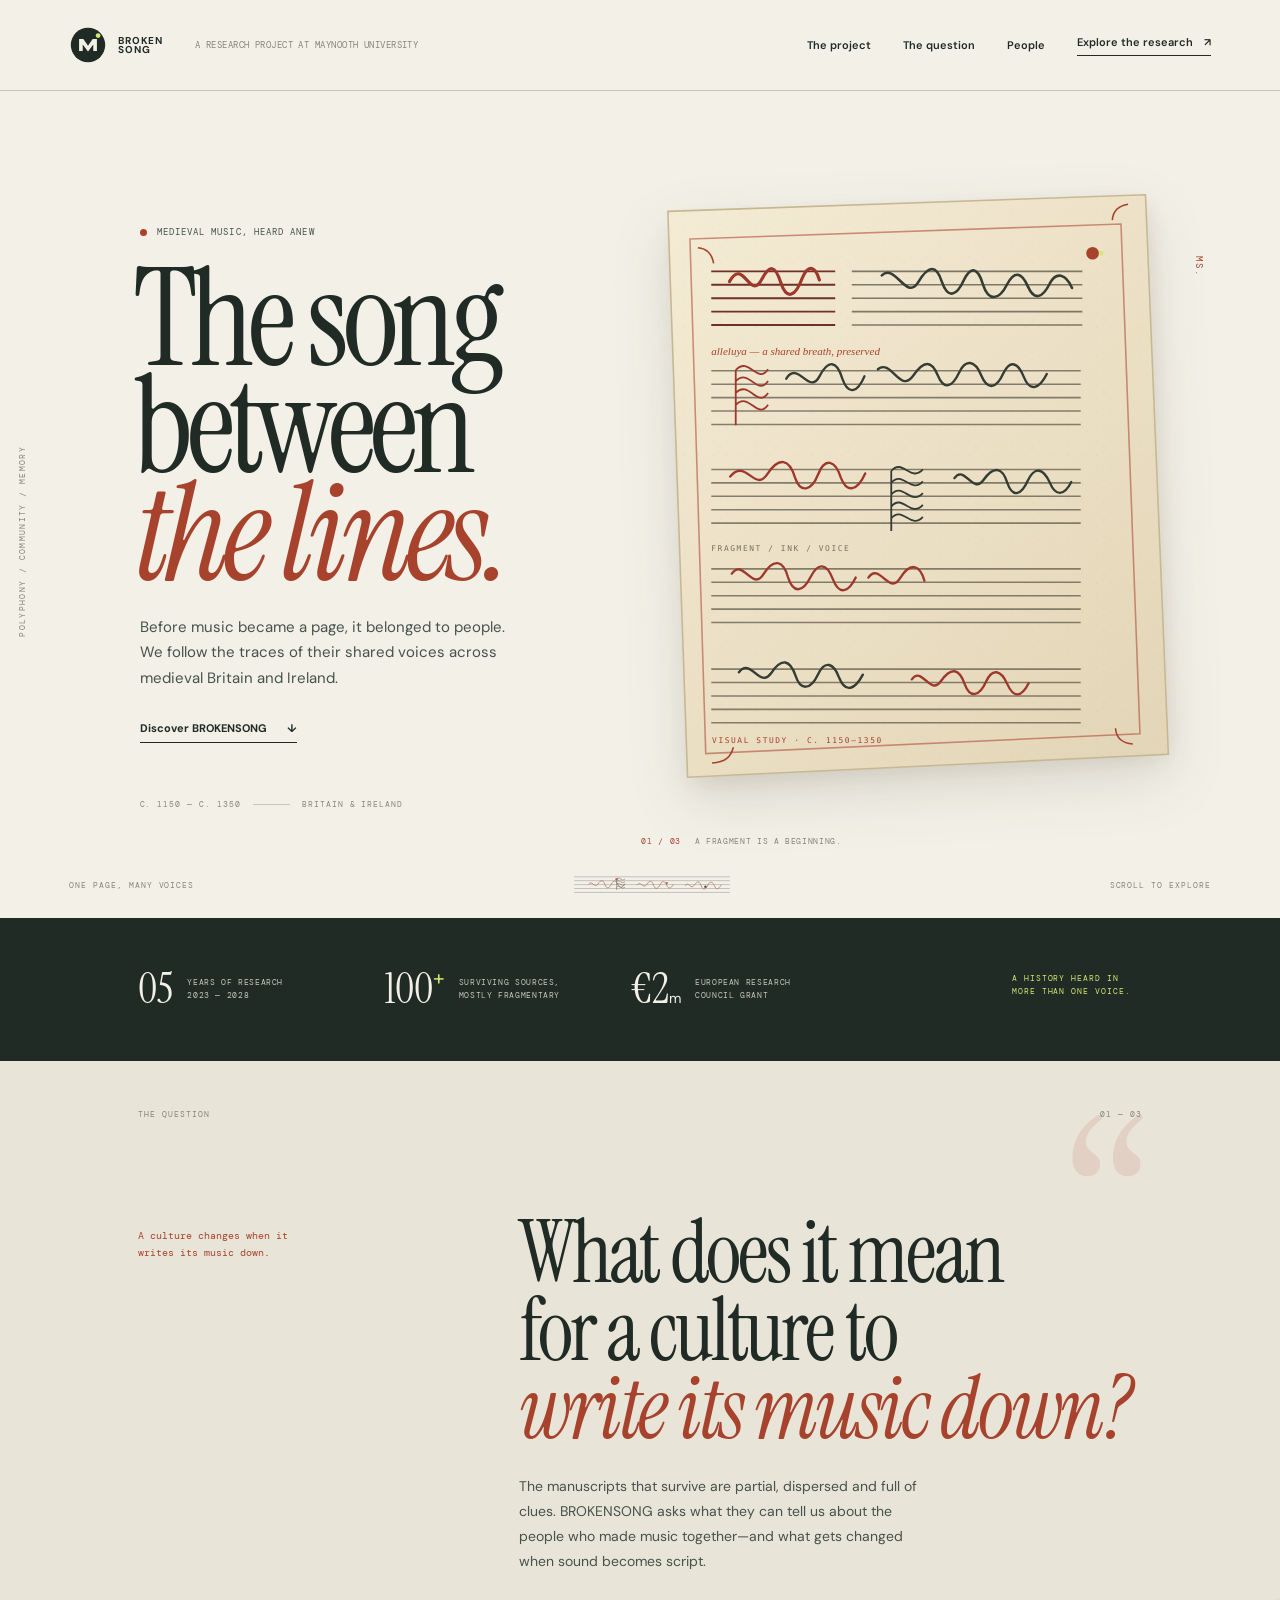
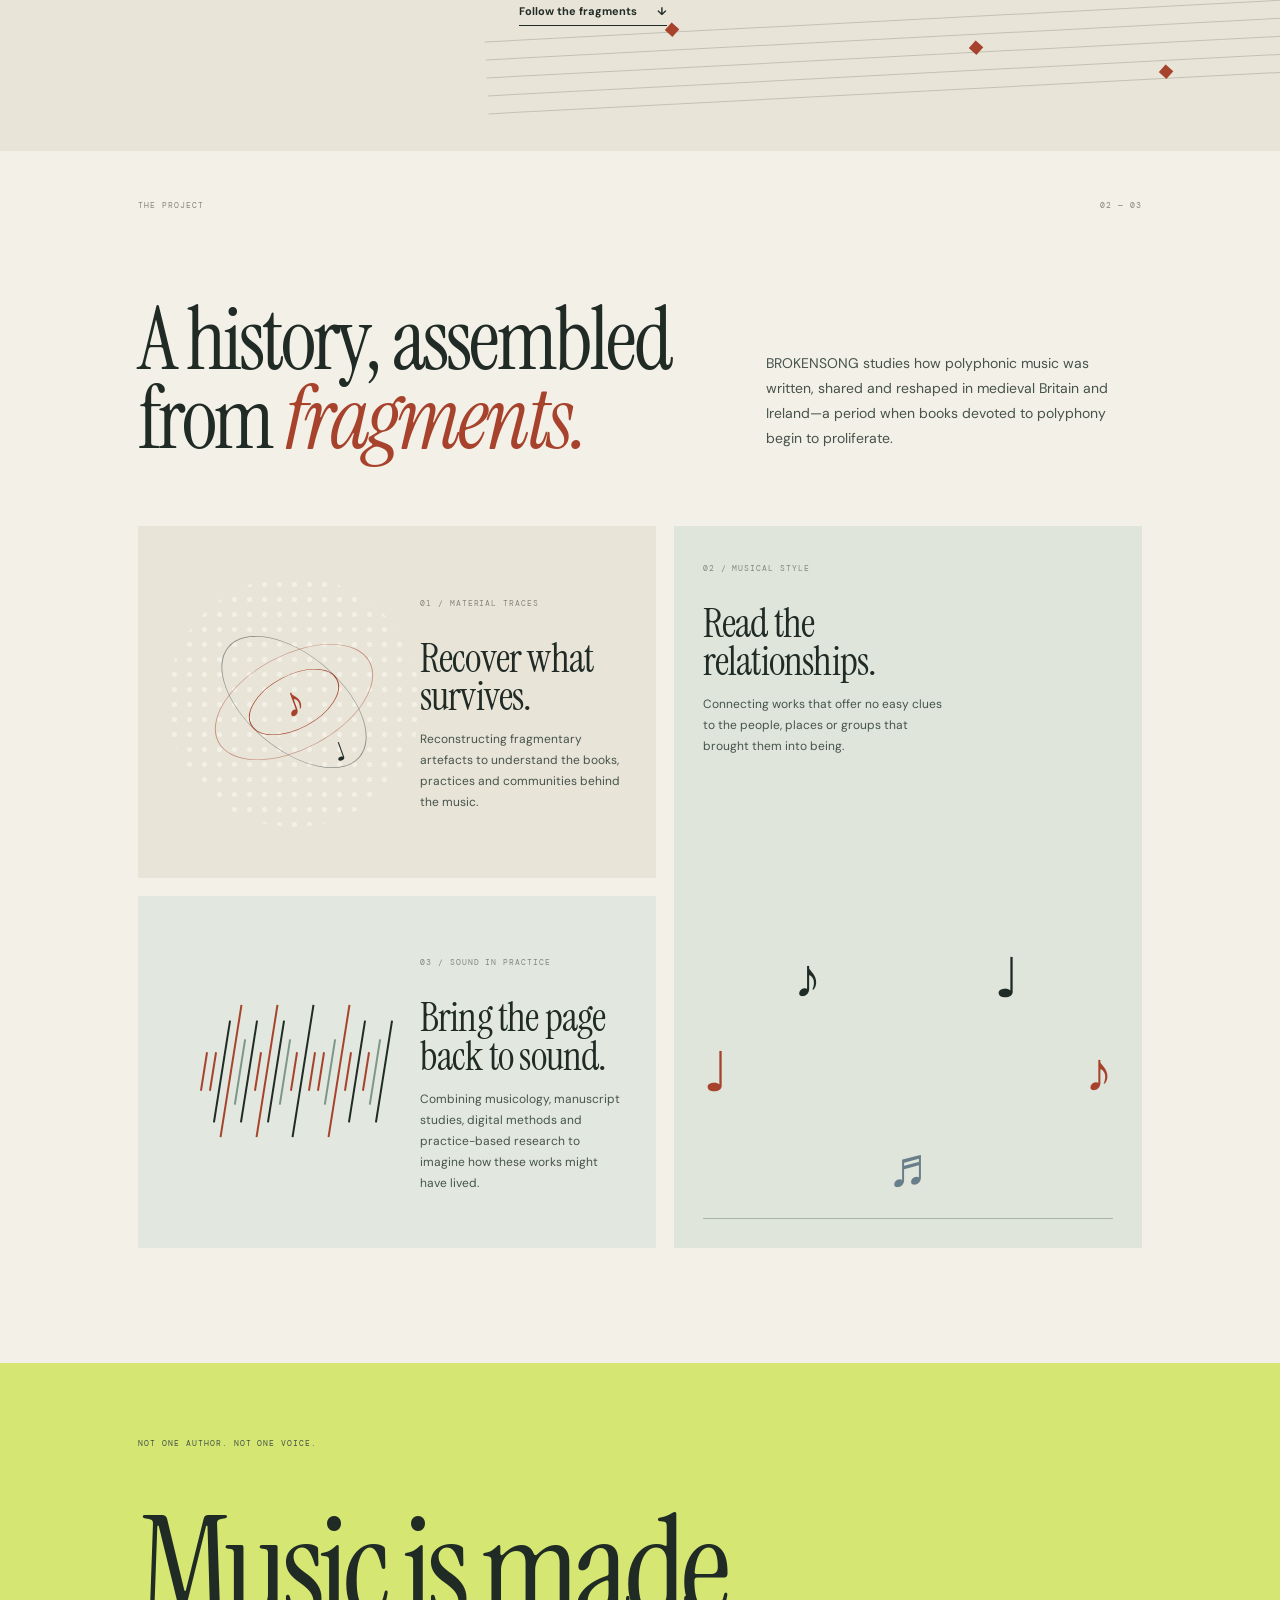
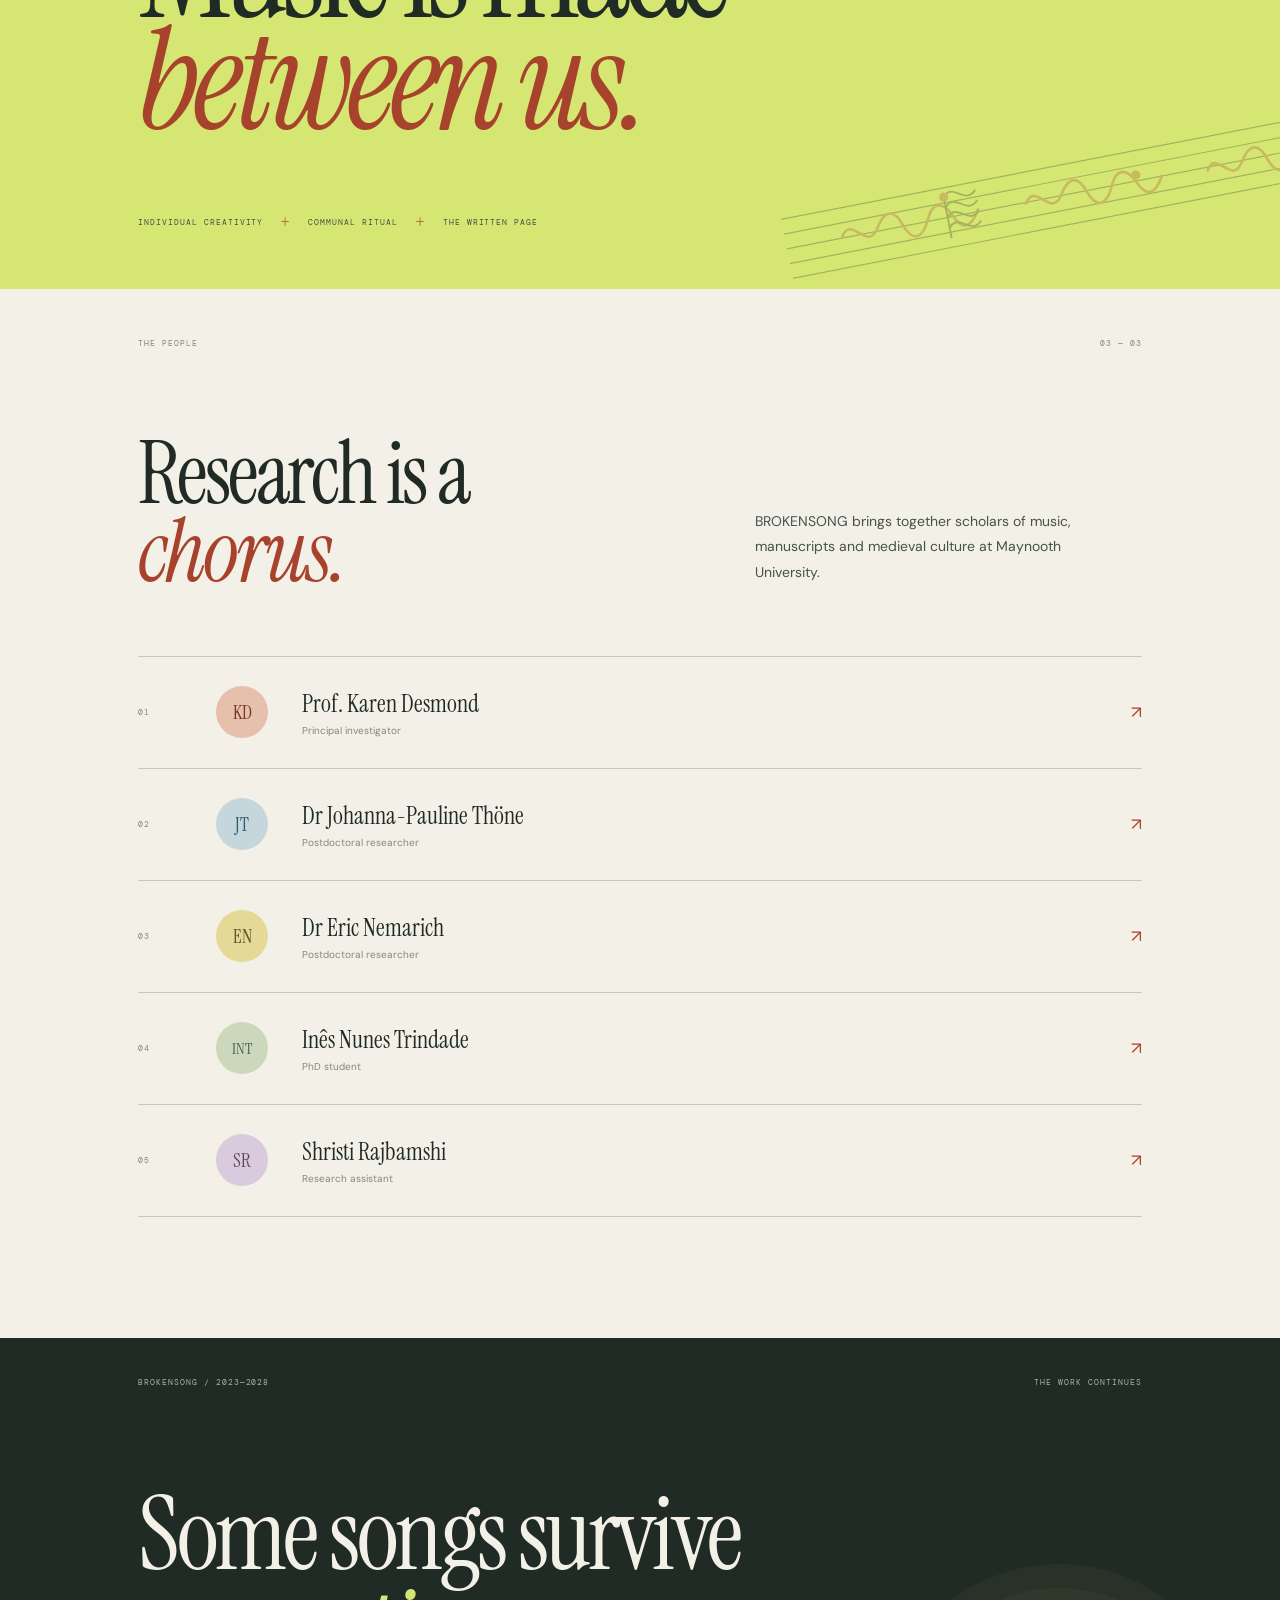
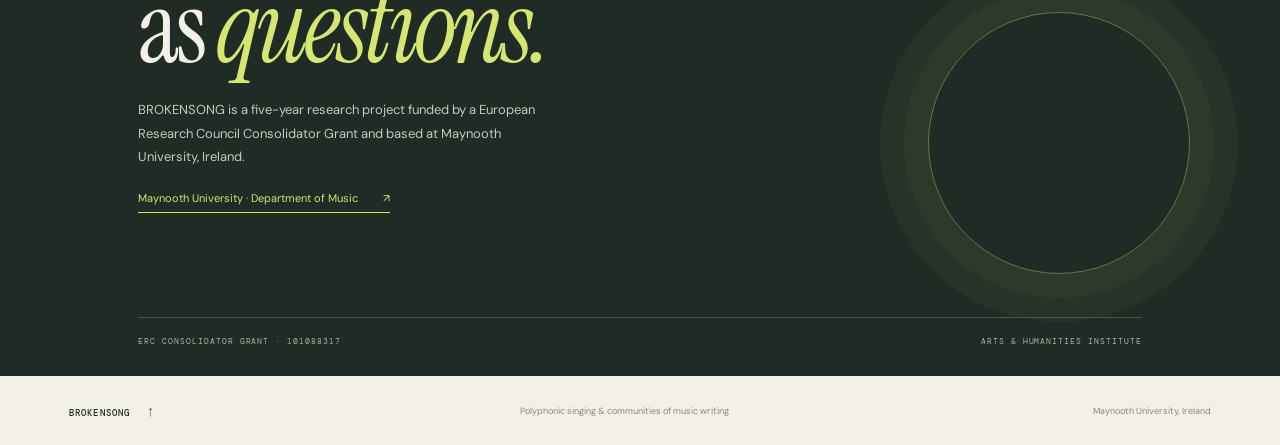
==== index.html @ d6229021 "Build BROKENSONG homepage concept" ====
<!doctype html>
<html lang="en">
  <head>
    <meta charset="utf-8" />
    <meta name="viewport" content="width=device-width, initial-scale=1" />
    <meta name="theme-color" content="#f3f0e7" />
    <meta
      name="description"
      content="BROKENSONG explores polyphonic singing and communities of music writing in medieval Britain and Ireland, c. 1150–c. 1350."
    />
    <title>BROKENSONG — The song between the lines</title>
    <link rel="icon" type="image/svg+xml" href="assets/monogram.svg" />
    <link rel="preconnect" href="https://fonts.googleapis.com" />
    <link rel="preconnect" href="https://fonts.gstatic.com" crossorigin />
    <link
      href="https://fonts.googleapis.com/css2?family=DM+Mono:wght@400;500&family=DM+Sans:wght@400;500;600;700&family=Instrument+Serif:ital@0;1&display=swap"
      rel="stylesheet"
    />
    <link rel="stylesheet" href="styles.css" />
  </head>
  <body>
    <a class="skip-link" href="#main">Skip to content</a>

    <header class="site-header">
      <a class="wordmark" href="#top" aria-label="BROKENSONG home">
        <img src="assets/monogram.svg" alt="" width="40" height="40" />
        <span>BROKEN<br />SONG</span>
      </a>
      <p class="institution">A research project at Maynooth University</p>
      <nav class="desktop-nav" aria-label="Main navigation">
        <a href="#project">The project</a>
        <a href="#question">The question</a>
        <a href="#people">People</a>
      </nav>
      <details class="mobile-nav">
        <summary aria-label="Open navigation"><span></span><span></span></summary>
        <nav aria-label="Mobile navigation">
          <a href="#project">The project</a>
          <a href="#question">The question</a>
          <a href="#people">People</a>
        </nav>
      </details>
      <a class="header-link" href="#project">Explore the research <span aria-hidden="true">↗</span></a>
    </header>

    <main id="main">
      <section class="hero" id="top" aria-labelledby="hero-title">
        <div class="hero-copy">
          <div class="eyebrow"><span class="eyebrow-dot"></span> Medieval music, heard anew</div>
          <h1 id="hero-title">The song<br />between<br /><em>the lines.</em></h1>
          <p class="hero-intro">
            Before music became a page, it belonged to people. We follow the traces of their shared
            voices across medieval Britain and Ireland.
          </p>
          <a class="text-link" href="#project">Discover BROKENSONG <span aria-hidden="true">↓</span></a>
          <div class="hero-date">
            <span>c. 1150 — c. 1350</span>
            <span class="date-rule"></span>
            <span>Britain &amp; Ireland</span>
          </div>
        </div>
        <figure class="hero-art">
          <img src="assets/folio.svg" alt="Original illustration of a medieval manuscript folio, with red and black musical notation." />
          <figcaption><span>01 / 03</span> A fragment is a beginning.</figcaption>
          <span class="art-index" aria-hidden="true">MS.</span>
        </figure>
        <div class="hero-side-note" aria-hidden="true">POLYPHONY / COMMUNITY / MEMORY</div>
        <div class="hero-bottom">
          <span>ONE PAGE, MANY VOICES</span>
          <img src="assets/notation.svg" alt="" aria-hidden="true" />
          <span>SCROLL TO EXPLORE</span>
        </div>
      </section>

      <section class="facts" aria-label="Project at a glance">
        <div class="fact">
          <span class="fact-number">05</span>
          <span class="fact-label">years of research<br />2023 — 2028</span>
        </div>
        <div class="fact">
          <span class="fact-number">100<span class="plus">+</span></span>
          <span class="fact-label">surviving sources,<br />mostly fragmentary</span>
        </div>
        <div class="fact">
          <span class="fact-number">€2<span class="fact-unit">m</span></span>
          <span class="fact-label">European Research<br />Council grant</span>
        </div>
        <p class="facts-note">A history heard in more than one voice.</p>
      </section>

      <section class="question-section" id="question" aria-labelledby="question-title">
        <div class="section-meta">
          <span>THE QUESTION</span>
          <span>01 — 03</span>
        </div>
        <div class="question-layout">
          <p class="section-kicker">A culture changes when it writes its music down.</p>
          <div>
            <h2 id="question-title">What does it mean<br />for a culture to<br /><em>write its music down?</em></h2>
            <p class="question-body">
              The manuscripts that survive are partial, dispersed and full of clues. BROKENSONG
              asks what they can tell us about the people who made music together—and what gets
              changed when sound becomes script.
            </p>
            <a class="text-link text-link-light" href="#project">Follow the fragments <span aria-hidden="true">↓</span></a>
          </div>
          <div class="question-mark" aria-hidden="true">“</div>
        </div>
        <div class="score-lines" aria-hidden="true">
          <span></span><span></span><span></span><span></span><span></span>
          <b class="note note-one">◆</b><b class="note note-two">◆</b><b class="note note-three">◆</b>
        </div>
      </section>

      <section class="project-section" id="project" aria-labelledby="project-title">
        <div class="section-meta">
          <span>THE PROJECT</span>
          <span>02 — 03</span>
        </div>
        <div class="project-heading">
          <h2 id="project-title">A history, assembled<br />from <em>fragments.</em></h2>
          <p>
            BROKENSONG studies how polyphonic music was written, shared and reshaped in medieval
            Britain and Ireland—a period when books devoted to polyphony begin to proliferate.
          </p>
        </div>
        <div class="method-grid">
          <article class="method-card method-card-wide">
            <div class="method-art manuscript-art" aria-hidden="true">
              <span class="orbit orbit-one"></span>
              <span class="orbit orbit-two"></span>
              <span class="orbit orbit-three"></span>
              <span class="orbit-note">♪</span>
              <span class="orbit-note orbit-note-small">♩</span>
            </div>
            <div class="method-copy">
              <span class="card-number">01 / MATERIAL TRACES</span>
              <h3>Recover what<br />survives.</h3>
              <p>
                Reconstructing fragmentary artefacts to understand the books, practices and
                communities behind the music.
              </p>
            </div>
          </article>
          <article class="method-card method-card-tall">
            <div class="method-copy">
              <span class="card-number">02 / MUSICAL STYLE</span>
              <h3>Read the<br />relationships.</h3>
              <p>
                Connecting works that offer no easy clues to the people, places or groups that
                brought them into being.
              </p>
            </div>
            <div class="style-lines" aria-hidden="true">
              <span>♩</span><span>♪</span><span>♬</span><span>♩</span><span>♪</span>
            </div>
          </article>
          <article class="method-card method-card-wide method-card-last">
            <div class="sound-wave" aria-hidden="true">
              <span></span><span></span><span></span><span></span><span></span><span></span>
              <span></span><span></span><span></span><span></span><span></span><span></span>
              <span></span><span></span><span></span><span></span><span></span><span></span>
              <span></span><span></span><span></span>
            </div>
            <div class="method-copy">
              <span class="card-number">03 / SOUND IN PRACTICE</span>
              <h3>Bring the page<br />back to sound.</h3>
              <p>
                Combining musicology, manuscript studies, digital methods and practice-based
                research to imagine how these works might have lived.
              </p>
            </div>
          </article>
        </div>
      </section>

      <section class="interlude" aria-label="Research principle">
        <p class="interlude-label">Not one author. Not one voice.</p>
        <p class="interlude-statement">Music is made<br /><em>between us.</em></p>
        <div class="interlude-footer">
          <span>INDIVIDUAL CREATIVITY</span><span class="interlude-plus">+</span>
          <span>COMMUNAL RITUAL</span><span class="interlude-plus">+</span>
          <span>THE WRITTEN PAGE</span>
        </div>
        <img src="assets/notation.svg" class="interlude-score" alt="" aria-hidden="true" />
      </section>

      <section class="people-section" id="people" aria-labelledby="people-title">
        <div class="section-meta">
          <span>THE PEOPLE</span>
          <span>03 — 03</span>
        </div>
        <div class="people-heading">
          <h2 id="people-title">Research is a<br /><em>chorus.</em></h2>
          <p>
            BROKENSONG brings together scholars of music, manuscripts and medieval culture at
            Maynooth University.
          </p>
        </div>
        <div class="people-list">
          <article class="person">
            <span class="person-index">01</span>
            <div class="person-monogram monogram-rust">KD</div>
            <div class="person-name"><h3>Prof. Karen Desmond</h3><p>Principal investigator</p></div>
            <span class="person-arrow" aria-hidden="true">↗</span>
          </article>
          <article class="person">
            <span class="person-index">02</span>
            <div class="person-monogram monogram-blue">JT</div>
            <div class="person-name"><h3>Dr Johanna-Pauline Thöne</h3><p>Postdoctoral researcher</p></div>
            <span class="person-arrow" aria-hidden="true">↗</span>
          </article>
          <article class="person">
            <span class="person-index">03</span>
            <div class="person-monogram monogram-yellow">EN</div>
            <div class="person-name"><h3>Dr Eric Nemarich</h3><p>Postdoctoral researcher</p></div>
            <span class="person-arrow" aria-hidden="true">↗</span>
          </article>
          <article class="person">
            <span class="person-index">04</span>
            <div class="person-monogram monogram-green">INT</div>
            <div class="person-name"><h3>Inês Nunes Trindade</h3><p>PhD student</p></div>
            <span class="person-arrow" aria-hidden="true">↗</span>
          </article>
          <article class="person">
            <span class="person-index">05</span>
            <div class="person-monogram monogram-lilac">SR</div>
            <div class="person-name"><h3>Shristi Rajbamshi</h3><p>Research assistant</p></div>
            <span class="person-arrow" aria-hidden="true">↗</span>
          </article>
        </div>
      </section>

      <section class="closing" aria-labelledby="closing-title">
        <div class="closing-top"><span>BROKENSONG / 2023—2028</span><span>THE WORK CONTINUES</span></div>
        <h2 id="closing-title">Some songs survive<br />as <em>questions.</em></h2>
        <p>
          BROKENSONG is a five-year research project funded by a European Research Council
          Consolidator Grant and based at Maynooth University, Ireland.
        </p>
        <a class="closing-link" href="https://www.maynoothuniversity.ie/music" target="_blank" rel="noreferrer">
          Maynooth University · Department of Music <span aria-hidden="true">↗</span>
        </a>
        <div class="closing-bottom">
          <span>ERC CONSOLIDATOR GRANT · 101088317</span>
          <span>ARTS &amp; HUMANITIES INSTITUTE</span>
        </div>
      </section>
    </main>

    <footer class="site-footer">
      <a class="footer-mark" href="#top">BROKENSONG <span>↑</span></a>
      <span>Polyphonic singing &amp; communities of music writing</span>
      <span>Maynooth University, Ireland</span>
    </footer>
  </body>
</html>
---- styles.css ----
:root {
  color-scheme: light;
  --paper: #f3f0e7;
  --paper-deep: #e9e4d8;
  --ink: #202b26;
  --ink-soft: #46534b;
  --muted: #85877d;
  --rule: #c9c7b9;
  --rust: #a7432d;
  --blue: #8caec2;
  --acid: #d5e772;
  --serif: "Instrument Serif", Georgia, serif;
  --sans: "DM Sans", Arial, sans-serif;
  --mono: "DM Mono", monospace;
}

* { box-sizing: border-box; }
html { scroll-behavior: smooth; }
body {
  margin: 0;
  background: var(--paper);
  color: var(--ink);
  font-family: var(--sans);
  -webkit-font-smoothing: antialiased;
}
img { display: block; max-width: 100%; }
a { color: inherit; text-decoration: none; }
a:focus-visible, summary:focus-visible { outline: 2px solid var(--rust); outline-offset: 5px; }
::selection { background: var(--acid); color: var(--ink); }

.skip-link {
  position: absolute;
  top: -60px;
  left: 20px;
  z-index: 20;
  padding: 12px 16px;
  background: var(--ink);
  color: var(--paper);
}
.skip-link:focus { top: 12px; }

.site-header {
  height: 91px;
  padding: 0 5.4vw;
  display: flex;
  align-items: center;
  gap: 32px;
  border-bottom: 1px solid var(--rule);
}
.wordmark { display: inline-flex; align-items: center; gap: 11px; flex: 0 0 auto; }
.wordmark img { width: 38px; height: 38px; }
.wordmark span {
  font-size: 10px;
  font-weight: 700;
  line-height: .94;
  letter-spacing: .08em;
}
.institution {
  margin: 0;
  color: var(--muted);
  font-family: var(--mono);
  font-size: 9px;
  letter-spacing: .05em;
  text-transform: uppercase;
}
.desktop-nav { display: flex; gap: 32px; margin-left: auto; }
.desktop-nav a, .header-link {
  font-size: 11px;
  font-weight: 600;
  transition: color .2s ease;
}
.desktop-nav a:hover, .header-link:hover, .text-link:hover { color: var(--rust); }
.header-link { border-bottom: 1px solid var(--ink); padding-bottom: 6px; }
.header-link span { margin-left: 8px; }
.mobile-nav { display: none; }

.hero {
  position: relative;
  min-height: 720px;
  padding: 77px 5.4vw 72px;
  display: grid;
  grid-template-columns: minmax(400px, .95fr) minmax(430px, 1.05fr);
  align-items: center;
  overflow: hidden;
}
.hero-copy { position: relative; z-index: 2; max-width: 615px; padding: 22px 0 0 5.5vw; }
.eyebrow, .section-meta, .card-number, .hero-date, .hero-bottom, .facts-note,
.fact-label, .closing-top, .closing-bottom, .interlude-label, .interlude-footer,
.person-index, .footer-mark {
  font-family: var(--mono);
  font-size: 9px;
  letter-spacing: .12em;
  text-transform: uppercase;
}
.eyebrow { display: flex; align-items: center; gap: 10px; color: var(--ink-soft); }
.eyebrow-dot { width: 7px; height: 7px; border-radius: 50%; background: var(--rust); }
h1, h2, h3, p, figure { margin-top: 0; }
.hero h1 {
  margin: 28px 0 27px -6px;
  font-family: var(--serif);
  font-size: clamp(84px, 10.6vw, 155px);
  font-weight: 400;
  line-height: .79;
  letter-spacing: -.045em;
}
h1 em, h2 em, .interlude em { color: var(--rust); font-weight: 400; }
.hero-intro {
  max-width: 386px;
  margin-bottom: 25px;
  color: var(--ink-soft);
  font-size: 15px;
  line-height: 1.7;
}
.text-link {
  display: inline-flex;
  align-items: center;
  gap: 20px;
  padding-bottom: 7px;
  border-bottom: 1px solid currentColor;
  font-size: 11px;
  font-weight: 700;
  transition: color .2s ease;
}
.hero-date { display: flex; align-items: center; gap: 12px; margin-top: 56px; color: var(--muted); font-size: 8px; }
.date-rule { width: 37px; height: 1px; background: var(--rule); }
.hero-art { position: relative; width: min(100%, 625px); margin: 0 auto; }
.hero-art > img { width: 100%; filter: drop-shadow(0 22px 28px rgba(53, 48, 37, .12)); }
.hero-art figcaption {
  display: flex;
  gap: 14px;
  align-items: center;
  margin-top: 13px;
  padding-left: 5%;
  color: var(--muted);
  font-family: var(--mono);
  font-size: 8px;
  letter-spacing: .08em;
  text-transform: uppercase;
}
.hero-art figcaption span { color: var(--rust); }
.art-index {
  position: absolute;
  right: 1%;
  top: 13%;
  writing-mode: vertical-rl;
  color: var(--rust);
  font-family: var(--mono);
  font-size: 9px;
  letter-spacing: .2em;
}
.hero-side-note {
  position: absolute;
  left: 1.3vw;
  top: 43%;
  color: var(--muted);
  font-family: var(--mono);
  font-size: 8px;
  letter-spacing: .17em;
  writing-mode: vertical-rl;
  transform: rotate(180deg);
}
.hero-bottom {
  position: absolute;
  right: 5.4vw;
  bottom: 19px;
  left: 5.4vw;
  display: flex;
  align-items: center;
  justify-content: space-between;
  color: var(--muted);
  font-size: 8px;
}
.hero-bottom img { width: 180px; height: 27px; opacity: .78; }

.facts {
  min-height: 143px;
  padding: 27px 10.8vw;
  display: grid;
  grid-template-columns: repeat(3, 1fr) 1.2fr;
  align-items: center;
  gap: 26px;
  background: var(--ink);
  color: var(--paper);
}
.fact { display: flex; align-items: center; gap: 14px; }
.fact-number { font-family: var(--serif); font-size: 42px; line-height: 1; }
.plus { color: var(--acid); font-family: var(--sans); font-size: 21px; vertical-align: top; }
.fact-unit { font-family: var(--sans); font-size: 14px; }
.fact-label { color: #c6c7bb; font-size: 8px; line-height: 1.6; letter-spacing: .08em; }
.facts-note { justify-self: end; max-width: 130px; color: var(--acid); font-size: 8px; line-height: 1.7; }

.question-section {
  position: relative;
  min-height: 680px;
  padding: 48px 10.8vw 125px;
  overflow: hidden;
  background: var(--paper-deep);
}
.section-meta { display: flex; justify-content: space-between; color: var(--muted); font-size: 8px; }
.question-layout {
  position: relative;
  z-index: 1;
  display: grid;
  grid-template-columns: .7fr 1.3fr;
  gap: 45px;
  margin-top: 95px;
}
.section-kicker { max-width: 185px; margin-top: 13px; color: var(--rust); font-family: var(--mono); font-size: 10px; line-height: 1.7; }
.question-layout h2, .project-heading h2, .people-heading h2, .closing h2 {
  margin-bottom: 26px;
  font-family: var(--serif);
  font-size: clamp(54px, 6.7vw, 92px);
  font-weight: 400;
  line-height: .91;
  letter-spacing: -.035em;
}
.question-body {
  max-width: 420px;
  margin-bottom: 25px;
  color: var(--ink-soft);
  font-size: 14px;
  line-height: 1.8;
}
.text-link-light { color: var(--ink); }
.question-mark {
  position: absolute;
  top: -112px;
  right: -20px;
  color: rgba(167, 67, 45, .12);
  font-family: var(--serif);
  font-size: 270px;
  line-height: 1;
}
.score-lines {
  position: absolute;
  right: -2%;
  bottom: 43px;
  left: 38%;
  height: 105px;
  transform: rotate(-3deg);
}
.score-lines span { display: block; height: 1px; margin: 17px 0; background: #adb0a2; opacity: .65; }
.score-lines .note { position: absolute; color: var(--rust); font-size: 19px; font-weight: 400; }
.note-one { top: 1px; left: 22%; }
.note-two { top: 35px; left: 59%; }
.note-three { top: 69px; left: 82%; }

.project-section { padding: 49px 10.8vw 115px; }
.project-heading { display: grid; grid-template-columns: 1.05fr .7fr; gap: 65px; align-items: end; margin: 91px 0 68px; }
.project-heading h2 { margin: 0; }
.project-heading > p {
  max-width: 365px;
  margin: 0 0 6px;
  color: var(--ink-soft);
  font-size: 14px;
  line-height: 1.8;
}
.method-grid { display: grid; grid-template-columns: 1.05fr .95fr; gap: 18px; }
.method-card {
  position: relative;
  min-height: 352px;
  padding: 29px;
  overflow: hidden;
  background: #e8e4d8;
}
.method-card-wide { display: grid; grid-template-columns: 1.1fr .9fr; align-items: center; }
.method-card-tall {
  grid-row: span 2;
  min-height: 720px;
  display: flex;
  flex-direction: column;
  justify-content: space-between;
  background: #dfe5db;
}
.method-card-last { background: #e2e8df; }
.method-copy { position: relative; z-index: 2; max-width: 240px; }
.card-number { color: var(--muted); font-size: 8px; }
.method-copy h3 {
  margin: 28px 0 14px;
  font-family: var(--serif);
  font-size: 40px;
  font-weight: 400;
  line-height: .96;
  letter-spacing: -.02em;
}
.method-copy p { margin: 0; color: var(--ink-soft); font-size: 12px; line-height: 1.75; }
.manuscript-art {
  position: relative;
  min-height: 250px;
  display: grid;
  place-items: center;
  border-radius: 50%;
  background: radial-gradient(circle, #f3f0e7 0 2px, transparent 3px) 0 0 / 15px 15px;
}
.orbit {
  position: absolute;
  width: 172px;
  height: 172px;
  border: 1px solid rgba(167, 67, 45, .5);
  border-radius: 50%;
  transform: rotate(-28deg) scaleY(.55);
}
.orbit-two { transform: rotate(40deg) scaleY(.55); border-color: rgba(32, 43, 38, .45); }
.orbit-three { width: 98px; height: 98px; border-color: var(--rust); }
.orbit-note { position: absolute; color: var(--rust); font-family: var(--serif); font-size: 42px; transform: rotate(-20deg); }
.orbit-note-small { margin: 100px 0 0 93px; color: var(--ink); font-size: 25px; }
.style-lines { display: flex; align-items: center; justify-content: space-between; width: 100%; min-height: 300px; padding: 24px 0 15px; border-bottom: 1px solid #a9b4a5; }
.style-lines span { color: var(--rust); font-family: var(--serif); font-size: clamp(34px, 4.3vw, 59px); }
.style-lines span:nth-child(2n) { align-self: flex-start; color: var(--ink); }
.style-lines span:nth-child(3n) { align-self: flex-end; color: #687e8a; }
.sound-wave { display: flex; height: 156px; align-items: center; justify-content: center; gap: 7px; }
.sound-wave span { width: 2px; height: 25%; background: var(--rust); transform: rotate(9deg); }
.sound-wave span:nth-child(3n) { height: 66%; background: var(--ink); }
.sound-wave span:nth-child(4n) { height: 86%; }
.sound-wave span:nth-child(5n) { height: 42%; background: #7e9687; }

.interlude {
  position: relative;
  min-height: 510px;
  padding: 75px 10.8vw 54px;
  overflow: hidden;
  background: var(--acid);
}
.interlude-label { position: relative; z-index: 1; color: var(--ink-soft); font-size: 8px; }
.interlude-statement {
  position: relative;
  z-index: 1;
  margin: 66px 0 71px;
  font-family: var(--serif);
  font-size: clamp(76px, 11vw, 146px);
  line-height: .8;
  letter-spacing: -.045em;
}
.interlude-statement em { color: var(--rust); }
.interlude-footer { position: relative; z-index: 1; display: flex; align-items: center; gap: 17px; color: var(--ink-soft); font-size: 8px; }
.interlude-plus { color: var(--rust); font-family: var(--serif); font-size: 19px; }
.interlude-score { position: absolute; right: -8%; bottom: 8%; width: min(49%, 600px); opacity: .27; transform: rotate(-11deg); }

.people-section { padding: 49px 10.8vw 121px; }
.people-heading { display: grid; grid-template-columns: 1fr .7fr; gap: 65px; align-items: end; margin: 87px 0 65px; }
.people-heading h2 { margin: 0; }
.people-heading > p { max-width: 360px; margin: 0 0 6px; color: var(--ink-soft); font-size: 14px; line-height: 1.8; }
.people-list { border-top: 1px solid var(--rule); }
.person {
  min-height: 112px;
  display: grid;
  grid-template-columns: 55px 63px 1fr 28px;
  gap: 23px;
  align-items: center;
  border-bottom: 1px solid var(--rule);
}
.person-index { color: var(--muted); font-size: 8px; }
.person-monogram {
  width: 52px;
  height: 52px;
  display: grid;
  place-items: center;
  border-radius: 50%;
  font-family: var(--serif);
  font-size: 19px;
}
.monogram-rust { background: #e6c0ad; color: #793623; }
.monogram-blue { background: #c5d7dc; color: #35576b; }
.monogram-yellow { background: #e5d997; color: #5f5429; }
.monogram-green { background: #cbd8bc; color: #42614b; font-size: 16px; }
.monogram-lilac { background: #d9cadd; color: #5c4663; }
.person-name h3 { margin: 0 0 5px; font-family: var(--serif); font-size: 24px; font-weight: 400; }
.person-name p { margin: 0; color: var(--muted); font-size: 10px; }
.person-arrow { justify-self: end; color: var(--rust); font-size: 17px; }

.closing {
  position: relative;
  padding: 39px 10.8vw 30px;
  overflow: hidden;
  background: var(--ink);
  color: var(--paper);
}
.closing::after {
  position: absolute;
  right: 7%;
  bottom: 16%;
  width: 260px;
  height: 260px;
  border: 1px solid rgba(213, 231, 114, .4);
  border-radius: 50%;
  content: "";
  box-shadow: 0 0 0 24px rgba(213, 231, 114, .04), 0 0 0 48px rgba(213, 231, 114, .04);
}
.closing-top, .closing-bottom { position: relative; z-index: 1; display: flex; justify-content: space-between; color: #aab1a7; font-size: 8px; }
.closing h2 {
  position: relative;
  z-index: 1;
  margin: 101px 0 24px;
  font-size: clamp(64px, 8vw, 108px);
}
.closing h2 em { color: var(--acid); }
.closing > p { position: relative; z-index: 1; max-width: 400px; color: #c5c9c0; font-size: 13px; line-height: 1.8; }
.closing-link {
  position: relative;
  z-index: 1;
  display: inline-flex;
  gap: 25px;
  margin-top: 10px;
  padding-bottom: 7px;
  border-bottom: 1px solid var(--acid);
  color: var(--acid);
  font-size: 11px;
}
.closing-bottom { margin-top: 104px; padding-top: 18px; border-top: 1px solid #48534c; }
.site-footer {
  min-height: 69px;
  padding: 0 5.4vw;
  display: flex;
  align-items: center;
  justify-content: space-between;
  gap: 20px;
  color: var(--muted);
  font-size: 9px;
}
.footer-mark { color: var(--ink); font-size: 9px; font-weight: 500; }
.footer-mark span { margin-left: 10px; color: var(--rust); font-size: 15px; }

@media (min-width: 1500px) {
  .hero { min-height: 790px; }
}
@media (max-width: 1020px) {
  .site-header { padding: 0 4vw; gap: 20px; }
  .institution { max-width: 145px; line-height: 1.5; }
  .desktop-nav { gap: 19px; }
  .hero { grid-template-columns: minmax(330px, .95fr) minmax(350px, 1.05fr); padding-right: 4vw; padding-left: 4vw; }
  .hero-copy { padding-left: 3vw; }
  .hero h1 { font-size: clamp(82px, 11vw, 125px); }
  .facts { padding-right: 6vw; padding-left: 6vw; }
  .question-section, .project-section, .people-section, .interlude, .closing { padding-right: 7vw; padding-left: 7vw; }
  .question-layout { grid-template-columns: .55fr 1.45fr; }
  .project-heading, .people-heading { gap: 36px; }
}
@media (max-width: 720px) {
  .site-header { height: 72px; padding: 0 21px; justify-content: space-between; gap: 12px; }
  .wordmark img { width: 34px; height: 34px; }
  .institution, .desktop-nav, .header-link { display: none; }
  .mobile-nav { position: relative; display: block; }
  .mobile-nav summary { width: 38px; height: 38px; display: grid; align-content: center; gap: 6px; cursor: pointer; list-style: none; }
  .mobile-nav summary::-webkit-details-marker { display: none; }
  .mobile-nav summary span { display: block; width: 24px; height: 1px; background: var(--ink); }
  .mobile-nav nav {
    position: absolute;
    z-index: 10;
    top: 48px;
    right: 0;
    width: 200px;
    padding: 10px 18px;
    background: var(--ink);
    box-shadow: 0 12px 30px rgba(32, 43, 38, .15);
  }
  .mobile-nav nav a { display: block; padding: 13px 0; border-bottom: 1px solid #48534c; color: var(--paper); font-size: 12px; }
  .mobile-nav nav a:last-child { border: 0; }
  .hero { min-height: unset; padding: 56px 23px 78px; display: flex; flex-direction: column; align-items: stretch; }
  .hero-copy { padding: 0; }
  .hero h1 { margin: 29px 0 22px; font-size: clamp(82px, 22vw, 125px); }
  .hero-intro { max-width: 340px; font-size: 14px; }
  .hero-date { margin-top: 34px; }
  .hero-art { width: 100%; margin: 39px 0 0; }
  .hero-art figcaption { padding-left: 2%; font-size: 7px; }
  .hero-side-note { display: none; }
  .hero-bottom { right: 23px; bottom: 20px; left: 23px; font-size: 7px; }
  .hero-bottom img { width: 100px; }
  .facts { padding: 25px 23px; grid-template-columns: 1fr 1fr; gap: 24px 14px; }
  .fact { gap: 10px; }
  .fact-number { font-size: 37px; }
  .fact-label { font-size: 7px; }
  .facts-note { justify-self: start; max-width: unset; }
  .question-section, .project-section, .people-section { padding: 35px 23px 78px; }
  .question-layout { display: block; margin-top: 59px; }
  .section-kicker { max-width: 235px; margin: 0 0 29px; }
  .question-layout h2, .project-heading h2, .people-heading h2 { font-size: clamp(54px, 13vw, 76px); }
  .question-layout h2 { position: relative; z-index: 1; }
  .question-body { max-width: 390px; font-size: 13px; }
  .question-mark { top: 108px; right: -7px; font-size: 160px; }
  .score-lines { right: -23%; bottom: 29px; left: 20%; }
  .project-heading, .people-heading { display: block; margin: 59px 0 42px; }
  .project-heading > p, .people-heading > p { margin-top: 22px; font-size: 13px; }
  .method-grid { grid-template-columns: 1fr; gap: 12px; }
  .method-card { min-height: 300px; padding: 24px; }
  .method-card-wide { grid-template-columns: 1fr 1fr; }
  .method-card-tall { grid-row: auto; min-height: 440px; }
  .method-copy h3 { font-size: 36px; }
  .manuscript-art { min-height: 180px; }
  .orbit { width: 135px; height: 135px; }
  .orbit-three { width: 78px; height: 78px; }
  .style-lines { min-height: 190px; margin-top: 22px; }
  .interlude { min-height: 390px; padding: 45px 23px 40px; }
  .interlude-statement { margin: 83px 0 77px; font-size: clamp(76px, 18vw, 110px); }
  .interlude-footer { flex-wrap: wrap; gap: 10px; font-size: 7px; }
  .interlude-score { right: -12%; bottom: 16%; width: 75%; }
  .people-heading { margin-bottom: 38px; }
  .person { min-height: 93px; grid-template-columns: 23px 47px 1fr 16px; gap: 11px; }
  .person-monogram { width: 42px; height: 42px; font-size: 16px; }
  .monogram-green { font-size: 13px; }
  .person-name h3 { font-size: 19px; }
  .person-name p { font-size: 9px; }
  .person-arrow { font-size: 14px; }
  .closing { padding: 30px 23px 24px; }
  .closing-top, .closing-bottom { font-size: 7px; gap: 15px; }
  .closing h2 { margin: 83px 0 21px; font-size: clamp(64px, 14vw, 88px); }
  .closing > p { max-width: 330px; font-size: 12px; }
  .closing-link { max-width: 90%; font-size: 10px; }
  .closing::after { right: -130px; bottom: 21%; width: 250px; height: 250px; }
  .closing-bottom { margin-top: 86px; line-height: 1.6; }
  .site-footer { min-height: 79px; padding: 16px 23px; flex-wrap: wrap; justify-content: space-between; font-size: 8px; }
  .site-footer > span:nth-child(2) { display: none; }
}
@media (prefers-reduced-motion: reduce) {
  html { scroll-behavior: auto; }
  *, *::before, *::after { transition-duration: .01ms !important; animation-duration: .01ms !important; }
}
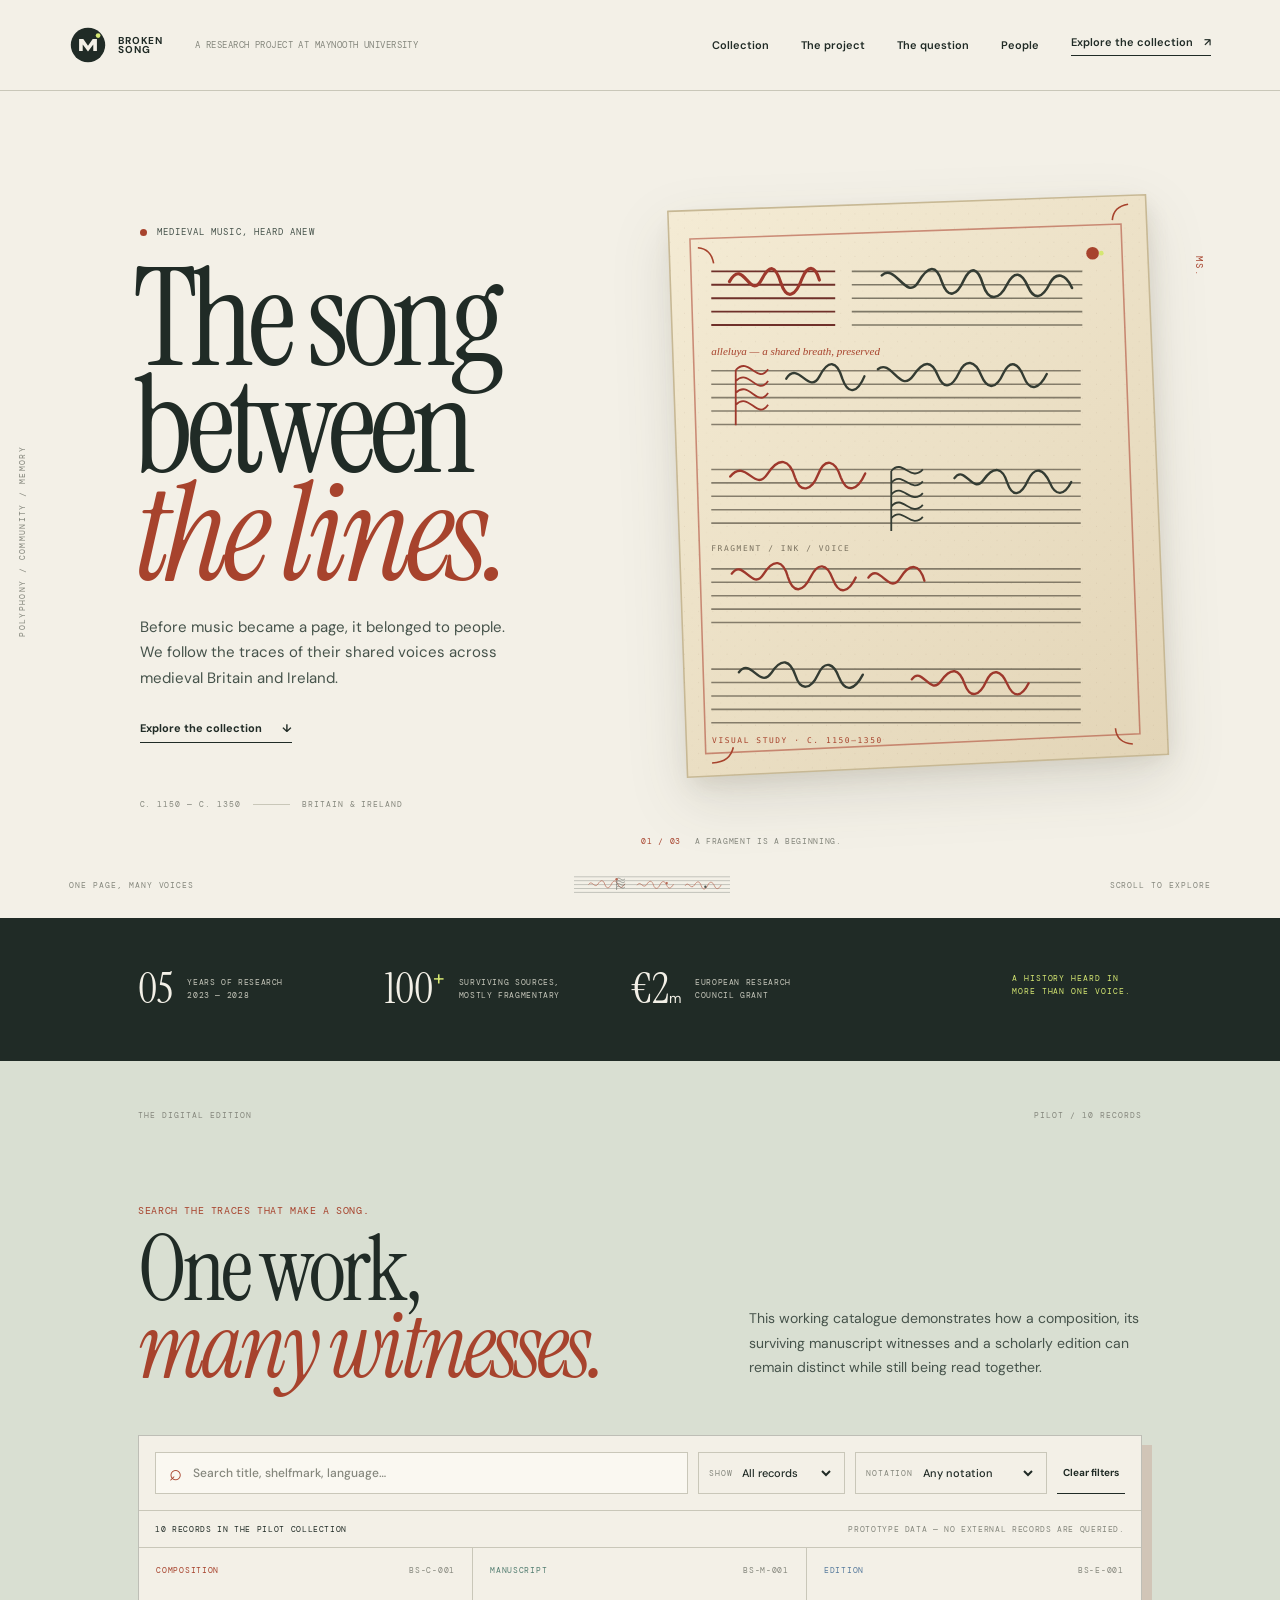
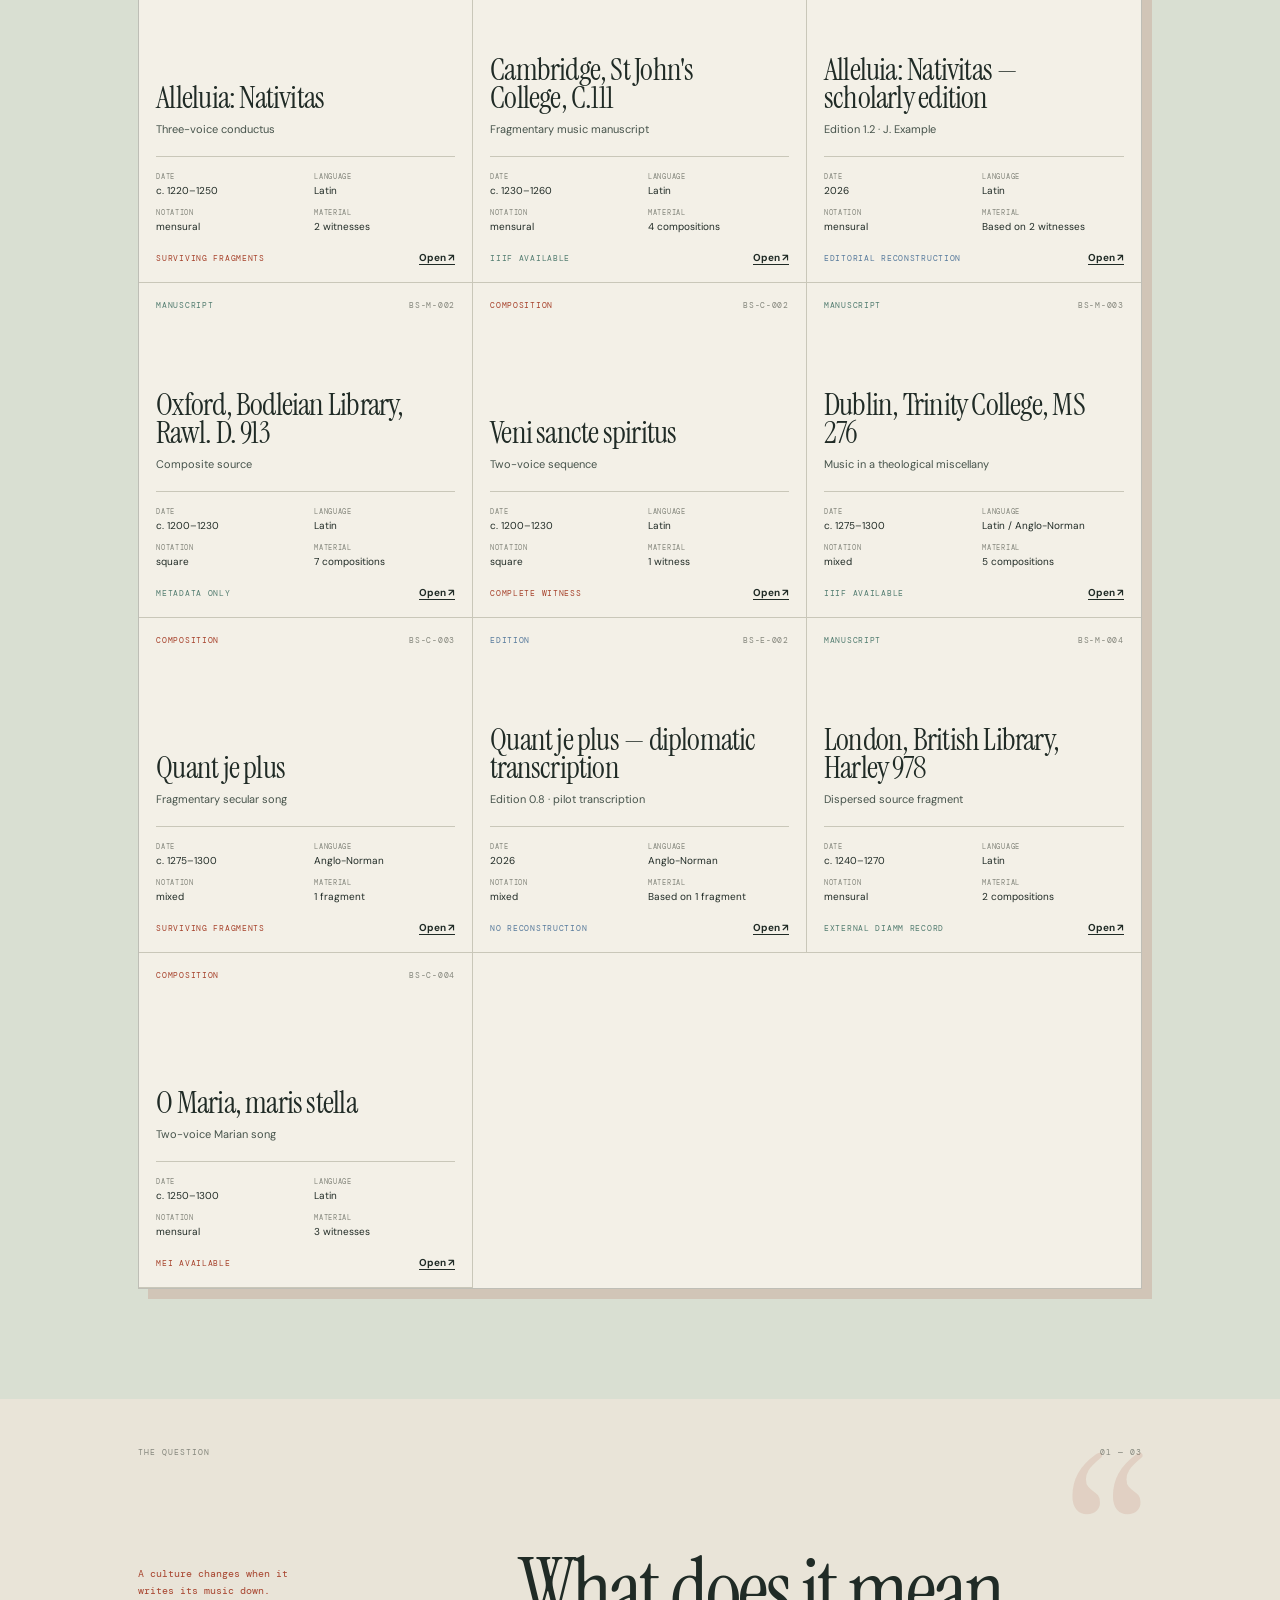
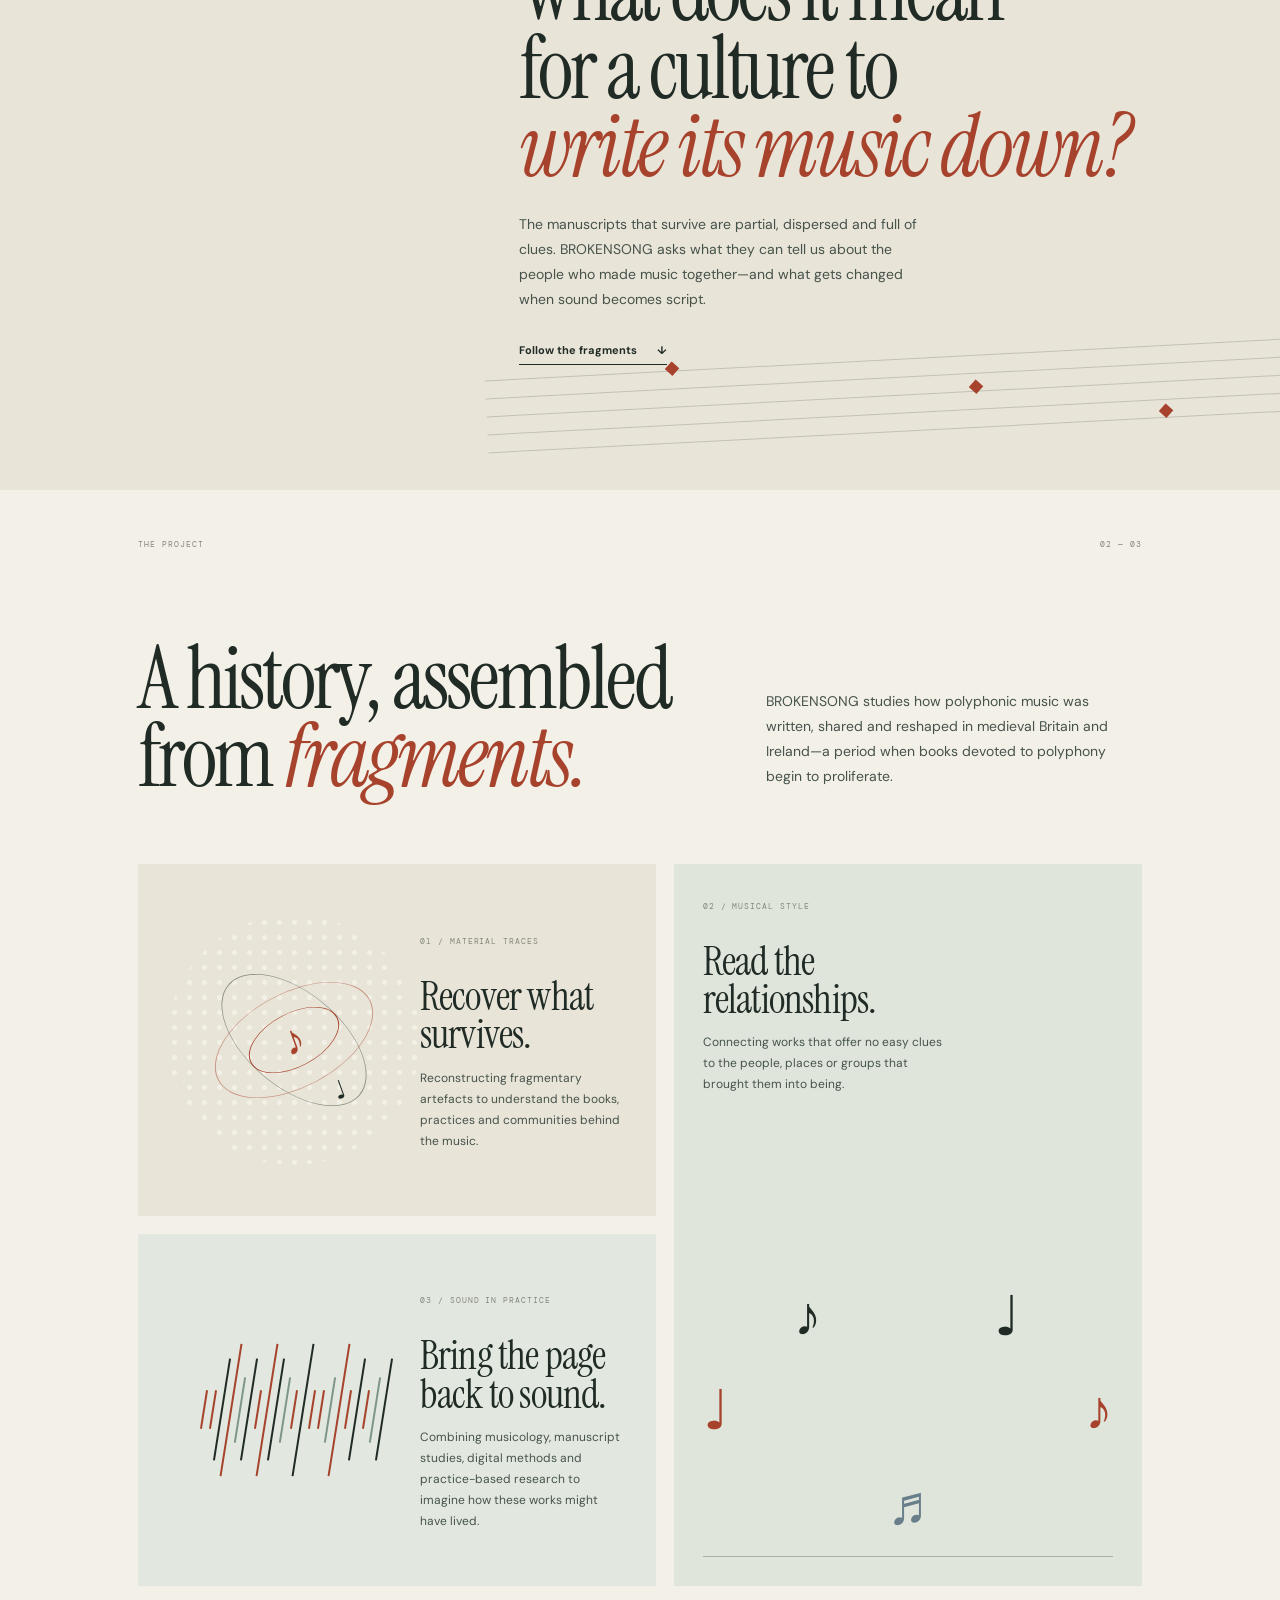
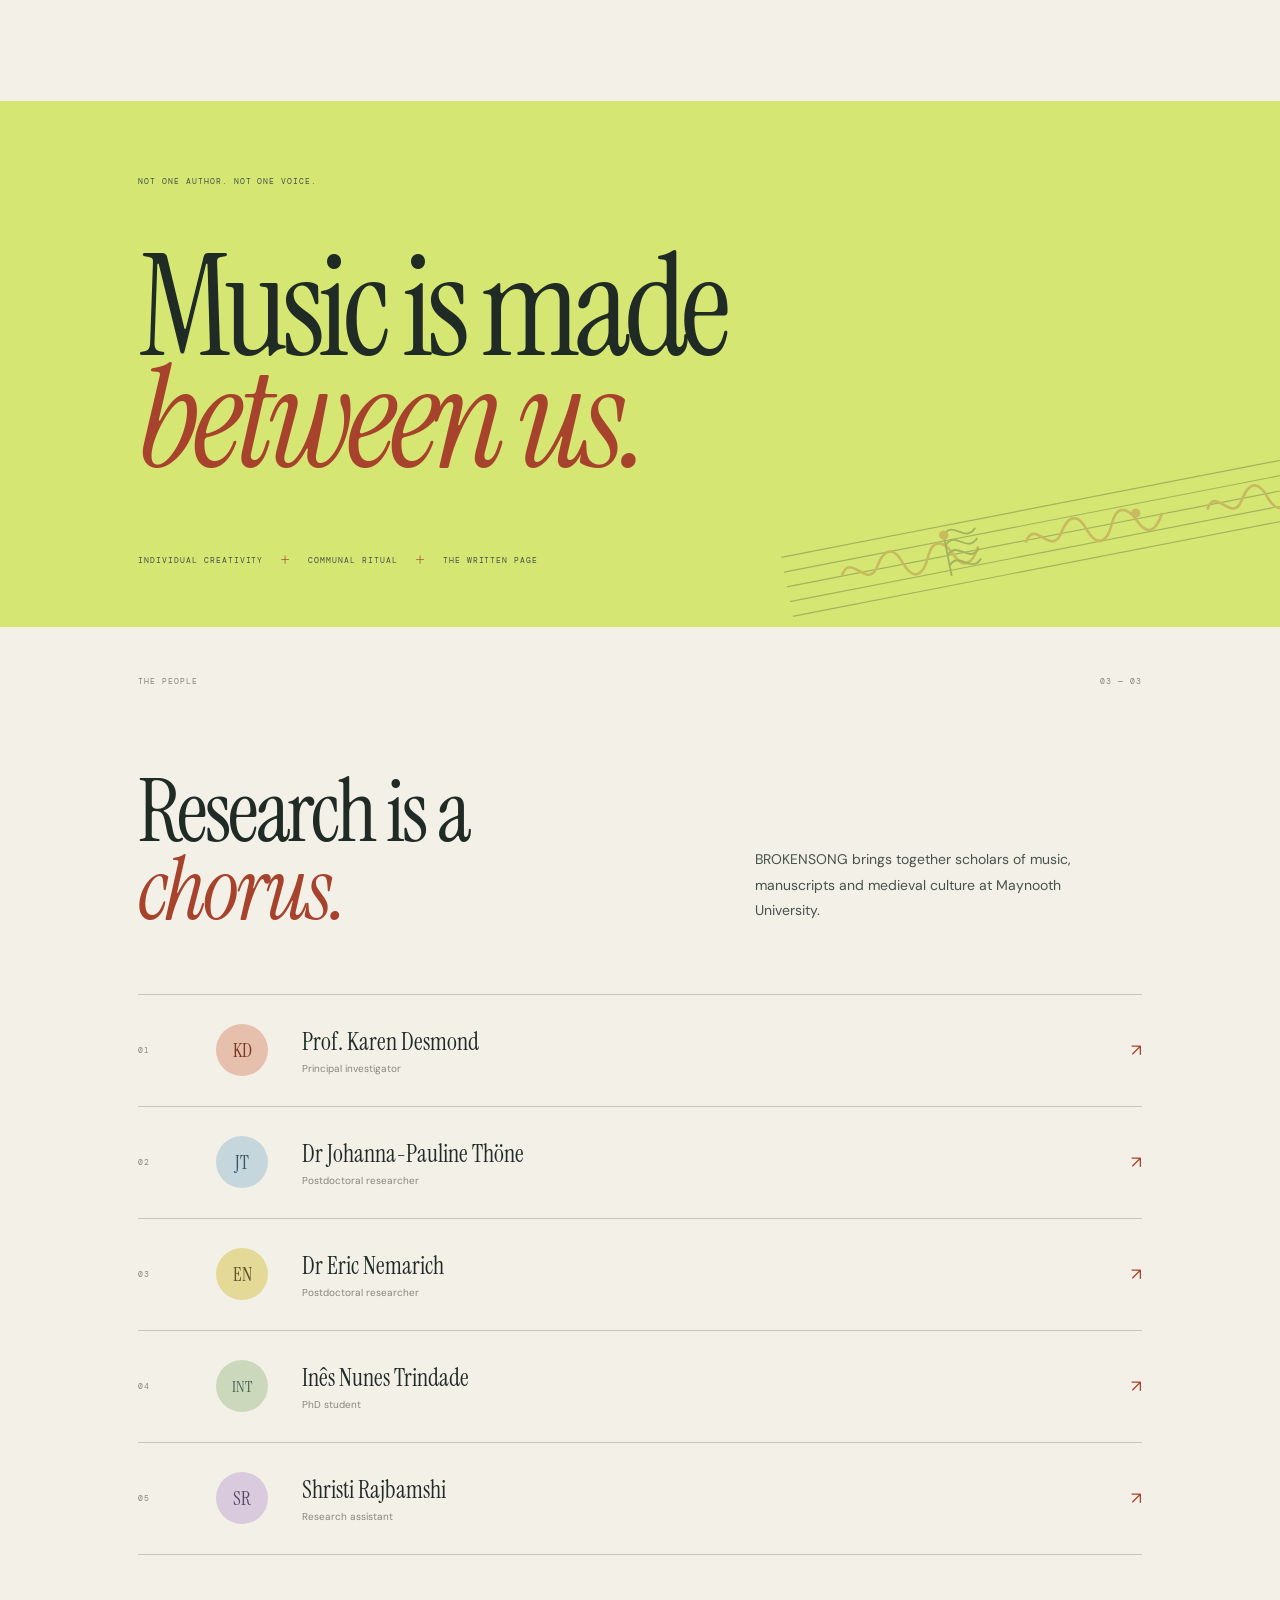
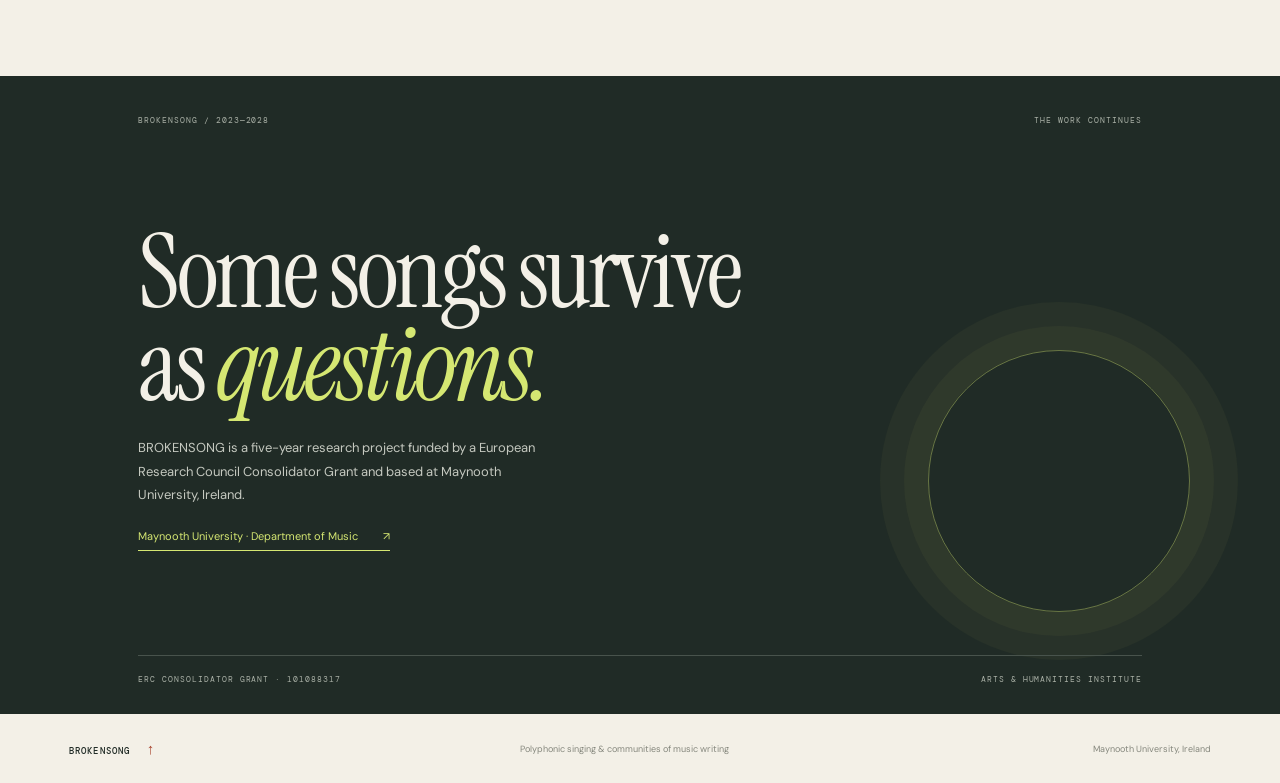
==== commit dfbc8c6c: "Implement digital edition pilot catalogue" ====
--- a/index.html
+++ b/index.html
@@ -28,6 +28,7 @@
       </a>
       <p class="institution">A research project at Maynooth University</p>
       <nav class="desktop-nav" aria-label="Main navigation">
+        <a href="#collection">Collection</a>
         <a href="#project">The project</a>
         <a href="#question">The question</a>
         <a href="#people">People</a>
@@ -35,12 +36,13 @@
       <details class="mobile-nav">
         <summary aria-label="Open navigation"><span></span><span></span></summary>
         <nav aria-label="Mobile navigation">
+          <a href="#collection">Collection</a>
           <a href="#project">The project</a>
           <a href="#question">The question</a>
           <a href="#people">People</a>
         </nav>
       </details>
-      <a class="header-link" href="#project">Explore the research <span aria-hidden="true">↗</span></a>
+      <a class="header-link" href="#collection">Explore the collection <span aria-hidden="true">↗</span></a>
     </header>
 
     <main id="main">
@@ -52,7 +54,7 @@
             Before music became a page, it belonged to people. We follow the traces of their shared
             voices across medieval Britain and Ireland.
           </p>
-          <a class="text-link" href="#project">Discover BROKENSONG <span aria-hidden="true">↓</span></a>
+          <a class="text-link" href="#collection">Explore the collection <span aria-hidden="true">↓</span></a>
           <div class="hero-date">
             <span>c. 1150 — c. 1350</span>
             <span class="date-rule"></span>
@@ -86,6 +88,60 @@
           <span class="fact-label">European Research<br />Council grant</span>
         </div>
         <p class="facts-note">A history heard in more than one voice.</p>
+      </section>
+
+      <section class="collection-section" id="collection" aria-labelledby="collection-title">
+        <div class="section-meta">
+          <span>THE DIGITAL EDITION</span>
+          <span>PILOT / 10 RECORDS</span>
+        </div>
+        <div class="collection-heading">
+          <div>
+            <p class="collection-kicker">Search the traces that make a song.</p>
+            <h2 id="collection-title">One work,<br /><em>many witnesses.</em></h2>
+          </div>
+          <p>
+            This working catalogue demonstrates how a composition, its surviving manuscript
+            witnesses and a scholarly edition can remain distinct while still being read together.
+          </p>
+        </div>
+
+        <div class="collection-workbench" data-catalogue>
+          <div class="catalogue-controls">
+            <label class="catalogue-search" for="catalogue-search">
+              <span class="sr-only">Search the pilot collection</span>
+              <span aria-hidden="true">⌕</span>
+              <input id="catalogue-search" type="search" placeholder="Search title, shelfmark, language…" autocomplete="off" />
+            </label>
+            <label class="catalogue-select" for="catalogue-type">
+              <span>Show</span>
+              <select id="catalogue-type">
+                <option value="all">All records</option>
+                <option value="composition">Compositions</option>
+                <option value="manuscript">Manuscripts</option>
+                <option value="edition">Editions</option>
+              </select>
+            </label>
+            <label class="catalogue-select" for="catalogue-notation">
+              <span>Notation</span>
+              <select id="catalogue-notation">
+                <option value="all">Any notation</option>
+                <option value="square">Square notation</option>
+                <option value="mensural">Mensural notation</option>
+                <option value="mixed">Mixed / unknown</option>
+              </select>
+            </label>
+            <button class="clear-filters" type="button" data-clear-filters>Clear filters</button>
+          </div>
+
+          <div class="catalogue-summary" aria-live="polite">
+            <p><span data-result-count>10</span> records in the pilot collection</p>
+            <p>Prototype data — no external records are queried.</p>
+          </div>
+
+          <div class="catalogue-grid" data-catalogue-results></div>
+          <p class="catalogue-empty" data-empty-state hidden>No records match those filters. Try a title, shelfmark, language or notation type.</p>
+        </div>
       </section>
 
       <section class="question-section" id="question" aria-labelledby="question-title">
@@ -253,5 +309,6 @@
       <span>Polyphonic singing &amp; communities of music writing</span>
       <span>Maynooth University, Ireland</span>
     </footer>
+    <script src="app.js" defer></script>
   </body>
 </html>
--- a/styles.css
+++ b/styles.css
@@ -420,6 +420,93 @@
 .footer-mark { color: var(--ink); font-size: 9px; font-weight: 500; }
 .footer-mark span { margin-left: 10px; color: var(--rust); font-size: 15px; }
 
+.sr-only {
+  position: absolute;
+  width: 1px;
+  height: 1px;
+  padding: 0;
+  margin: -1px;
+  overflow: hidden;
+  clip: rect(0, 0, 0, 0);
+  white-space: nowrap;
+  border: 0;
+}
+.collection-section { padding: 49px 10.8vw 110px; background: #d9dfd2; }
+.collection-heading { display: grid; grid-template-columns: 1.15fr .85fr; gap: 80px; align-items: end; margin: 84px 0 50px; }
+.collection-kicker { margin-bottom: 14px; color: var(--rust); font-family: var(--mono); font-size: 10px; letter-spacing: .06em; text-transform: uppercase; }
+.collection-heading h2 { margin: 0; font-family: var(--serif); font-size: clamp(59px, 7vw, 100px); font-weight: 400; line-height: .86; letter-spacing: -.045em; }
+.collection-heading h2 em { color: var(--rust); font-weight: 400; }
+.collection-heading > p { max-width: 390px; margin: 0 0 5px; color: var(--ink-soft); font-size: 14px; line-height: 1.75; }
+.collection-workbench { border: 1px solid rgba(32, 43, 38, .25); background: var(--paper); box-shadow: 10px 10px 0 rgba(167, 67, 45, .16); }
+.catalogue-controls { display: grid; grid-template-columns: minmax(260px, 1fr) auto auto auto; gap: 10px; padding: 16px; border-bottom: 1px solid var(--rule); }
+.catalogue-search { min-height: 42px; display: flex; align-items: center; gap: 9px; padding: 0 13px; border: 1px solid var(--rule); background: #faf8f1; color: var(--rust); }
+.catalogue-search span { font-size: 22px; line-height: 1; }
+.catalogue-search input { width: 100%; min-width: 0; border: 0; outline: 0; background: transparent; color: var(--ink); font: 500 12px var(--sans); }
+.catalogue-search input::placeholder { color: var(--muted); }
+.catalogue-select { min-height: 42px; display: flex; align-items: center; gap: 6px; padding: 0 10px; border: 1px solid var(--rule); color: var(--muted); font: 8px var(--mono); letter-spacing: .1em; text-transform: uppercase; }
+.catalogue-select select { max-width: 135px; border: 0; outline: 0; background: transparent; color: var(--ink); font: 500 11px var(--sans); }
+.clear-filters { border: 0; border-bottom: 1px solid var(--ink); background: transparent; color: var(--ink); cursor: pointer; font: 700 10px var(--sans); }
+.clear-filters:hover { color: var(--rust); border-color: var(--rust); }
+.catalogue-summary { display: flex; justify-content: space-between; gap: 18px; padding: 13px 16px; border-bottom: 1px solid var(--rule); color: var(--muted); font: 8px var(--mono); letter-spacing: .08em; text-transform: uppercase; }
+.catalogue-summary p { margin: 0; }
+.catalogue-summary p:first-child { color: var(--ink); }
+.catalogue-grid { display: grid; grid-template-columns: repeat(3, minmax(0, 1fr)); }
+.catalogue-card { min-height: 335px; padding: 17px; display: flex; flex-direction: column; border-right: 1px solid var(--rule); border-bottom: 1px solid var(--rule); background: var(--paper); transition: background .2s ease, transform .2s ease; }
+.catalogue-card:nth-child(3n) { border-right: 0; }
+.catalogue-card:hover { position: relative; z-index: 1; background: #fffdf7; transform: translate(-2px, -2px); box-shadow: 4px 4px 0 var(--ink); }
+.catalogue-card--composition { --record-color: var(--rust); }
+.catalogue-card--manuscript { --record-color: #537d71; }
+.catalogue-card--edition { --record-color: #587b9d; }
+.catalogue-card-top, .catalogue-card-bottom { display: flex; align-items: center; justify-content: space-between; gap: 10px; color: var(--muted); font: 8px var(--mono); letter-spacing: .09em; text-transform: uppercase; }
+.catalogue-card-top span:first-child { color: var(--record-color); }
+.catalogue-card-copy { margin: auto 0 18px; }
+.catalogue-card-copy h3 { max-width: 280px; margin: 0 0 9px; font-family: var(--serif); font-size: clamp(27px, 2.45vw, 37px); font-weight: 400; line-height: .92; letter-spacing: -.025em; }
+.catalogue-card-copy p { margin: 0; color: var(--ink-soft); font-size: 11px; line-height: 1.4; }
+.catalogue-meta { display: grid; grid-template-columns: 1fr 1fr; gap: 11px 17px; margin: 0 0 17px; padding-top: 15px; border-top: 1px solid var(--rule); }
+.catalogue-meta div { min-width: 0; }
+.catalogue-meta dt { margin-bottom: 4px; color: var(--muted); font: 7px var(--mono); letter-spacing: .1em; text-transform: uppercase; }
+.catalogue-meta dd { margin: 0; overflow: hidden; color: var(--ink); font-size: 10px; line-height: 1.25; text-overflow: ellipsis; white-space: nowrap; }
+.record-status { color: var(--record-color); }
+.record-open { padding: 0; border: 0; border-bottom: 1px solid var(--ink); background: transparent; color: var(--ink); cursor: pointer; font: 700 10px var(--sans); }
+.record-open:hover { color: var(--rust); border-color: var(--rust); }
+.catalogue-empty { margin: 0; padding: 70px 25px; color: var(--ink-soft); font: 16px/1.6 var(--serif); text-align: center; }
+.record-dialog { width: min(1120px, calc(100% - 42px)); max-width: none; max-height: min(800px, calc(100% - 42px)); padding: 0; border: 0; background: transparent; }
+.record-dialog::backdrop { background: rgba(21, 31, 26, .72); backdrop-filter: blur(3px); }
+.record-dialog-shell { overflow: auto; max-height: inherit; background: var(--paper); box-shadow: 0 20px 70px rgba(0, 0, 0, .28); }
+.record-dialog-header { min-height: 105px; padding: 19px 25px 20px; display: flex; align-items: flex-start; justify-content: space-between; gap: 25px; border-bottom: 1px solid var(--rule); }
+.record-dialog-header span, .related-records > span, .prototype-note { color: var(--muted); font: 8px var(--mono); letter-spacing: .1em; text-transform: uppercase; }
+.record-dialog-header h2 { max-width: 720px; margin: 7px 0 0; font-family: var(--serif); font-size: clamp(32px, 4.2vw, 56px); font-weight: 400; line-height: .86; letter-spacing: -.035em; }
+.dialog-close { width: 38px; height: 38px; display: grid; flex: 0 0 auto; place-items: center; border: 1px solid var(--ink); border-radius: 50%; background: transparent; color: var(--ink); cursor: pointer; font: 28px/1 var(--serif); }
+.dialog-close:hover { border-color: var(--rust); color: var(--rust); }
+.record-dialog-layout { display: grid; grid-template-columns: minmax(0, 1.55fr) minmax(280px, .85fr); }
+.viewer-demo { min-height: 540px; padding: 18px; border-right: 1px solid var(--rule); background: #c8cfbe; }
+.viewer-tabs { display: inline-flex; margin-bottom: 13px; border: 1px solid rgba(32, 43, 38, .35); }
+.viewer-tabs button { padding: 9px 12px; border: 0; border-right: 1px solid rgba(32, 43, 38, .35); background: var(--paper); color: var(--ink); cursor: pointer; font: 8px var(--mono); letter-spacing: .1em; text-transform: uppercase; }
+.viewer-tabs button:last-child { border-right: 0; }
+.viewer-tabs button[aria-selected="true"] { background: var(--ink); color: var(--paper); }
+.viewer-canvas { min-height: 458px; display: grid; place-items: center; overflow: hidden; border: 1px solid rgba(32, 43, 38, .35); background: #e3e5dd; }
+.viewer-folio { position: relative; width: min(80%, 470px); }
+.viewer-folio img { width: 100%; box-shadow: 0 16px 24px rgba(45, 53, 47, .24); }
+.viewer-label { position: absolute; right: -2px; bottom: -25px; color: var(--ink-soft); font: 8px var(--mono); letter-spacing: .1em; text-transform: uppercase; }
+.viewer-score { width: min(84%, 520px); padding: 45px 28px; background: #fcfbf6; box-shadow: 0 15px 24px rgba(45, 53, 47, .17); }
+.viewer-score > span { color: var(--rust); font: 8px var(--mono); letter-spacing: .1em; text-transform: uppercase; }
+.staff-lines { margin: 30px 0 0; }
+.staff-lines i { display: block; height: 1px; margin: 12px 0; background: var(--ink); }
+.score-notes { margin: -72px 5px 58px; color: var(--ink); font-family: Georgia, serif; font-size: 38px; letter-spacing: 10px; transform: rotate(-3deg); }
+.viewer-score p { max-width: 340px; margin: 0; color: var(--ink-soft); font-size: 11px; line-height: 1.55; }
+.record-detail { padding: 29px 25px; }
+.record-lead { margin: 0 0 29px; color: var(--ink-soft); font-size: 14px; line-height: 1.7; }
+.record-detail-meta { margin: 0; border-top: 1px solid var(--rule); }
+.record-detail-meta div { display: grid; grid-template-columns: 105px 1fr; gap: 12px; padding: 11px 0; border-bottom: 1px solid var(--rule); }
+.record-detail-meta dt { color: var(--muted); font: 8px var(--mono); letter-spacing: .08em; text-transform: uppercase; }
+.record-detail-meta dd { margin: 0; font-size: 11px; line-height: 1.4; }
+.related-records { margin-top: 28px; }
+.related-records > span { display: block; margin-bottom: 9px; }
+.related-records button { width: 100%; display: flex; justify-content: space-between; gap: 12px; padding: 10px 0; border: 0; border-bottom: 1px solid var(--rule); background: transparent; color: var(--ink); cursor: pointer; font: 500 11px/1.35 var(--sans); text-align: left; }
+.related-records button:hover { color: var(--rust); }
+.related-records b { font-size: 14px; font-weight: 400; }
+.prototype-note { margin: 0; padding: 13px 25px; border-top: 1px solid var(--rule); background: #e9e4d8; font-size: 7px; line-height: 1.55; }
+
 @media (min-width: 1500px) {
   .hero { min-height: 790px; }
 }
@@ -432,6 +519,7 @@
   .hero h1 { font-size: clamp(82px, 11vw, 125px); }
   .facts { padding-right: 6vw; padding-left: 6vw; }
   .question-section, .project-section, .people-section, .interlude, .closing { padding-right: 7vw; padding-left: 7vw; }
+  .collection-section { padding-right: 7vw; padding-left: 7vw; }
   .question-layout { grid-template-columns: .55fr 1.45fr; }
   .project-heading, .people-heading { gap: 36px; }
 }
@@ -471,6 +559,29 @@
   .fact-label { font-size: 7px; }
   .facts-note { justify-self: start; max-width: unset; }
   .question-section, .project-section, .people-section { padding: 35px 23px 78px; }
+  .collection-section { padding: 35px 23px 78px; }
+  .collection-heading { display: block; margin: 59px 0 37px; }
+  .collection-heading > p { margin-top: 23px; font-size: 13px; }
+  .collection-heading h2 { font-size: clamp(54px, 13vw, 76px); }
+  .collection-workbench { margin-right: -1px; margin-left: -1px; box-shadow: 5px 5px 0 rgba(167, 67, 45, .16); }
+  .catalogue-controls { grid-template-columns: 1fr 1fr; }
+  .catalogue-search { grid-column: 1 / -1; }
+  .catalogue-select select { max-width: 110px; }
+  .clear-filters { min-height: 42px; }
+  .catalogue-summary { display: block; line-height: 1.6; }
+  .catalogue-summary p + p { margin-top: 3px; }
+  .catalogue-grid { grid-template-columns: 1fr; }
+  .catalogue-card, .catalogue-card:nth-child(3n) { min-height: 290px; border-right: 0; }
+  .catalogue-card-copy h3 { font-size: 34px; }
+  .record-dialog { width: min(100% - 24px, 620px); max-height: calc(100% - 24px); }
+  .record-dialog-header { min-height: 92px; padding: 16px 17px; }
+  .record-dialog-layout { display: block; }
+  .viewer-demo { min-height: 390px; padding: 12px; border-right: 0; border-bottom: 1px solid var(--rule); }
+  .viewer-canvas { min-height: 324px; }
+  .viewer-score { padding: 33px 18px; }
+  .score-notes { font-size: 27px; letter-spacing: 5px; }
+  .record-detail { padding: 22px 17px; }
+  .prototype-note { padding: 11px 17px; }
   .question-layout { display: block; margin-top: 59px; }
   .section-kicker { max-width: 235px; margin: 0 0 29px; }
   .question-layout h2, .project-heading h2, .people-heading h2 { font-size: clamp(54px, 13vw, 76px); }
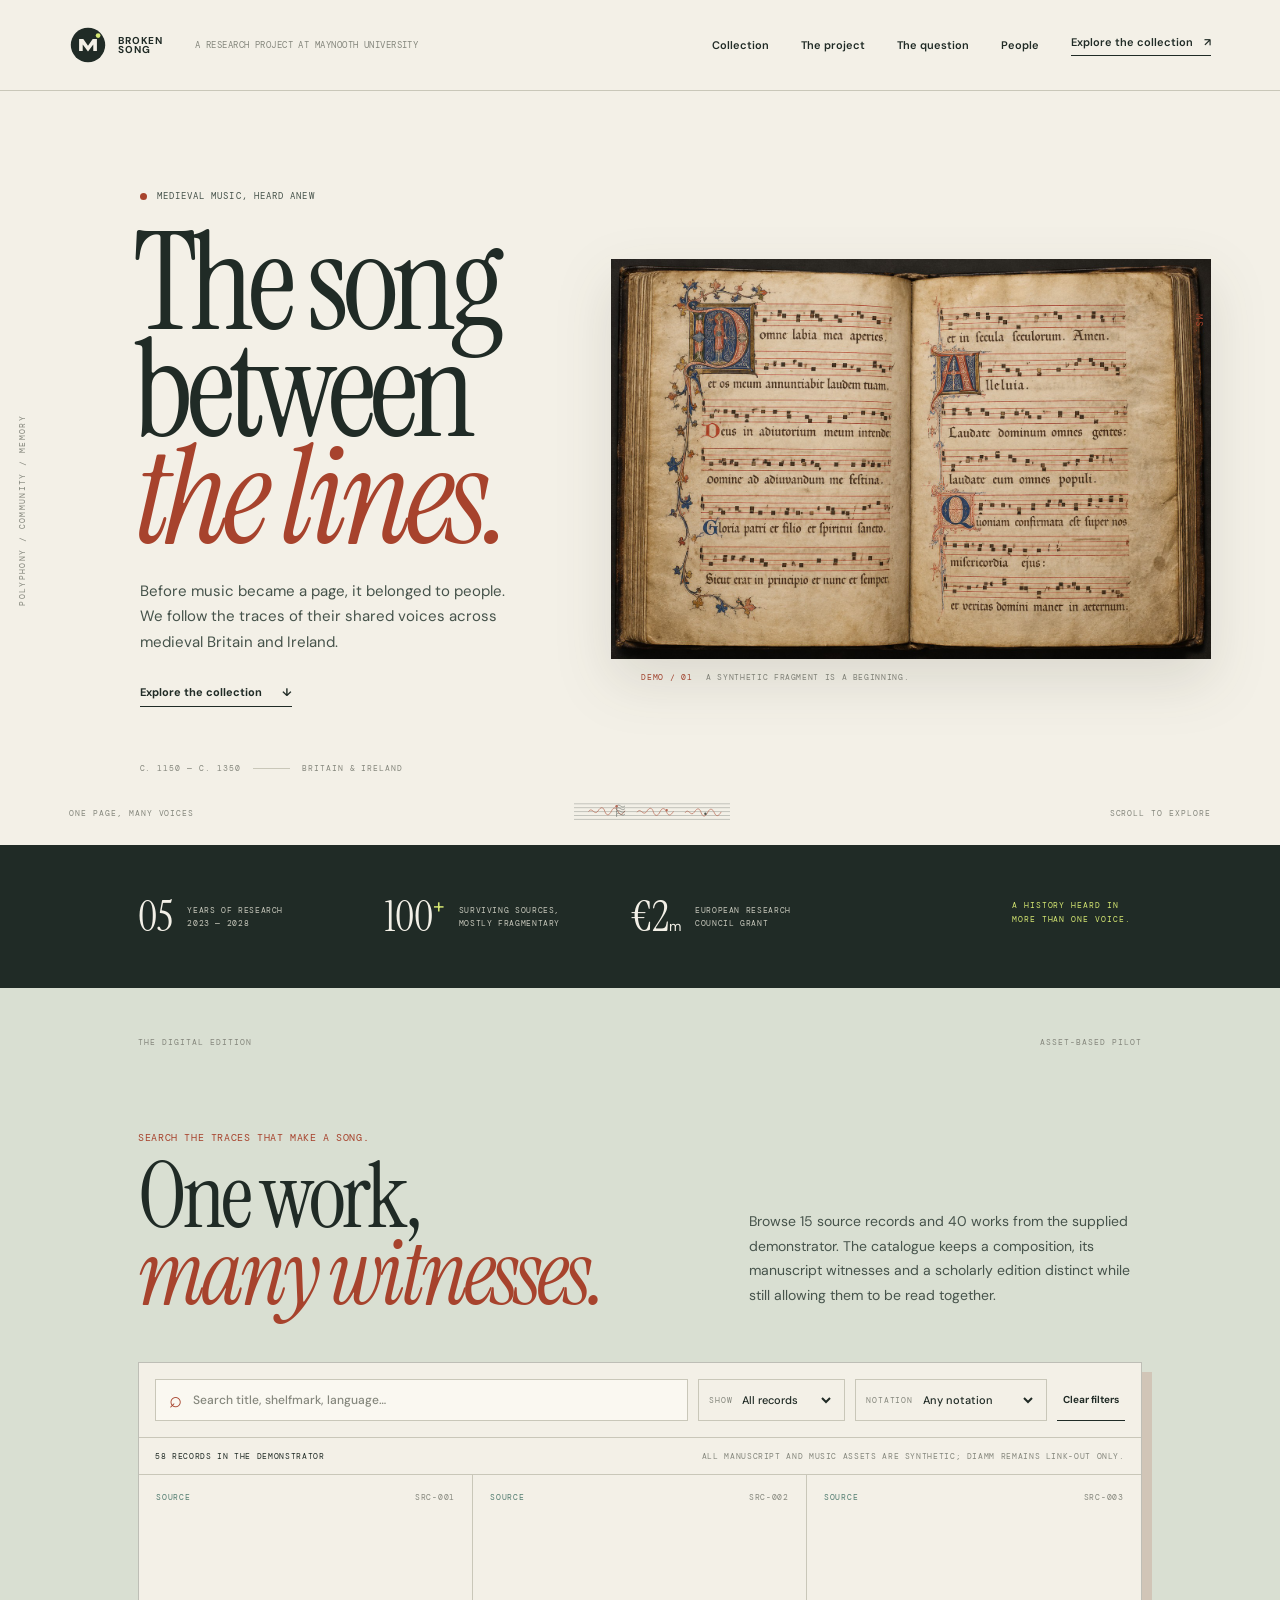
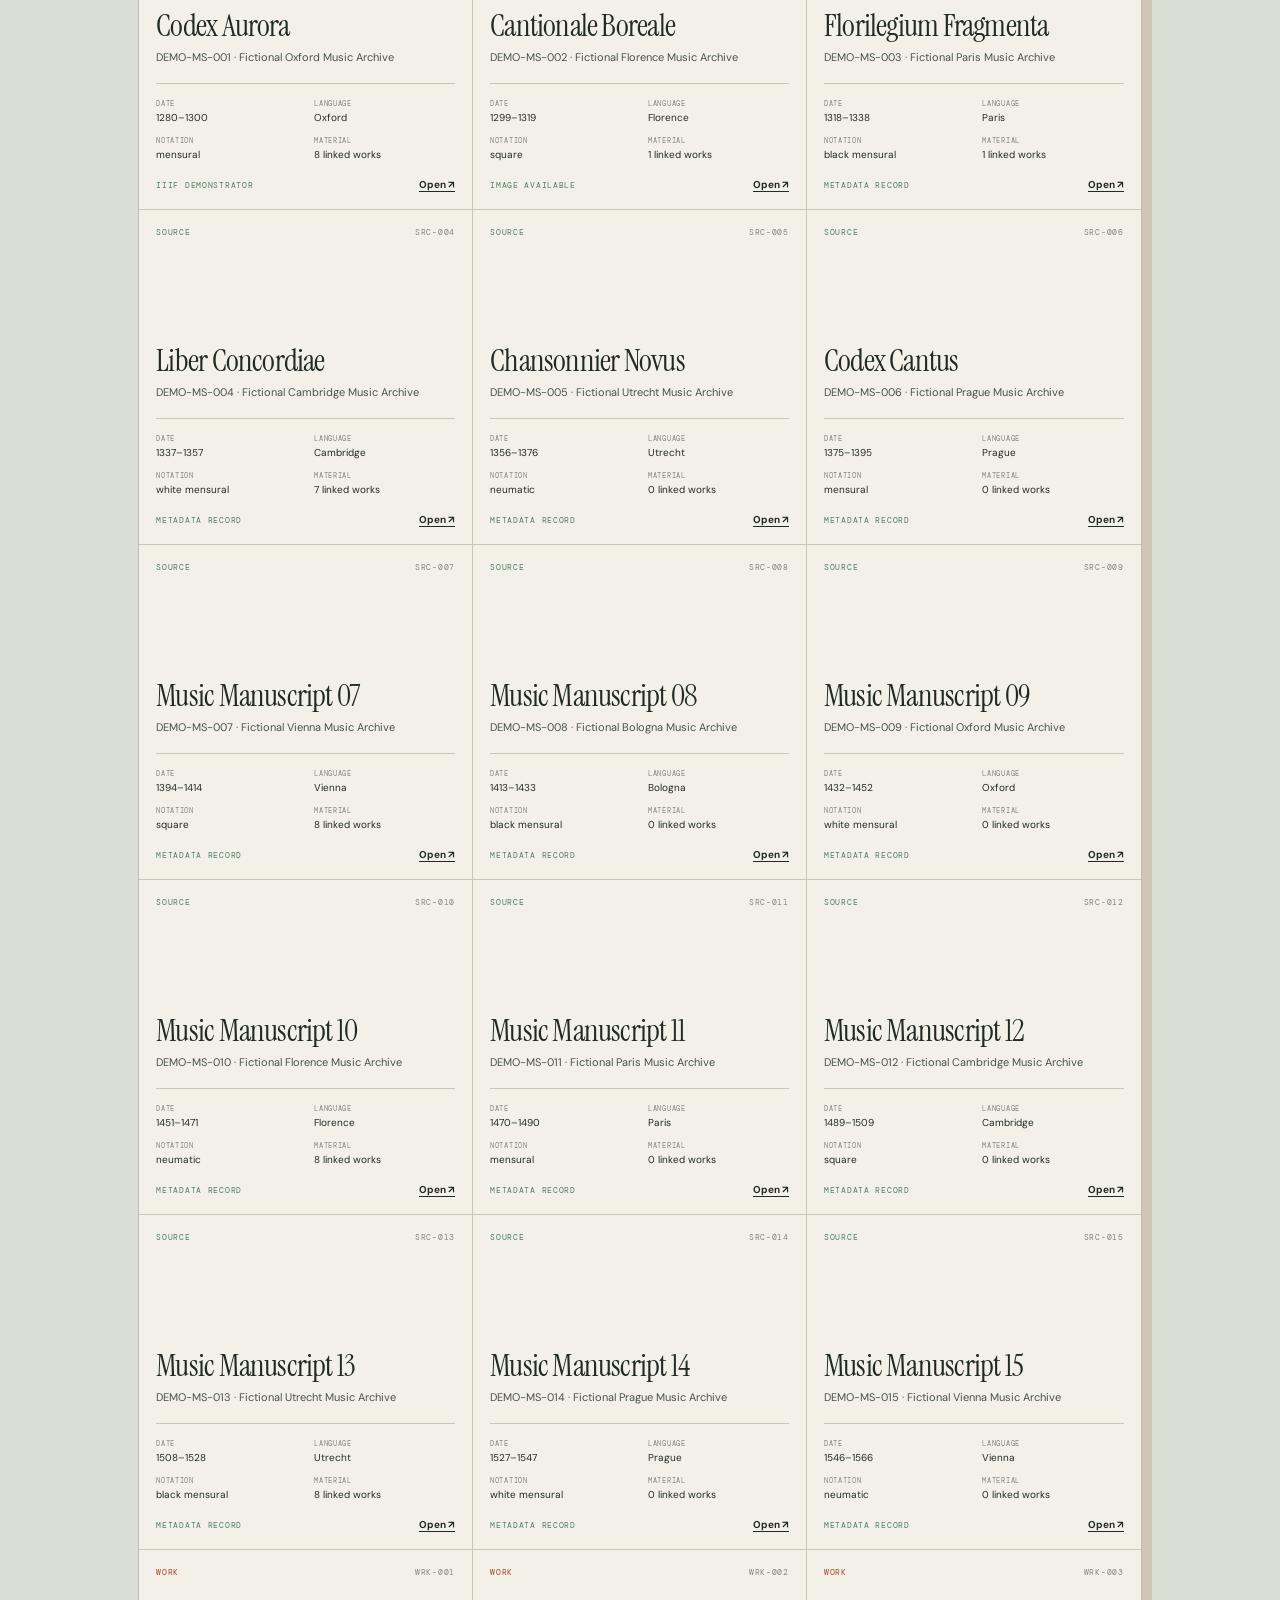
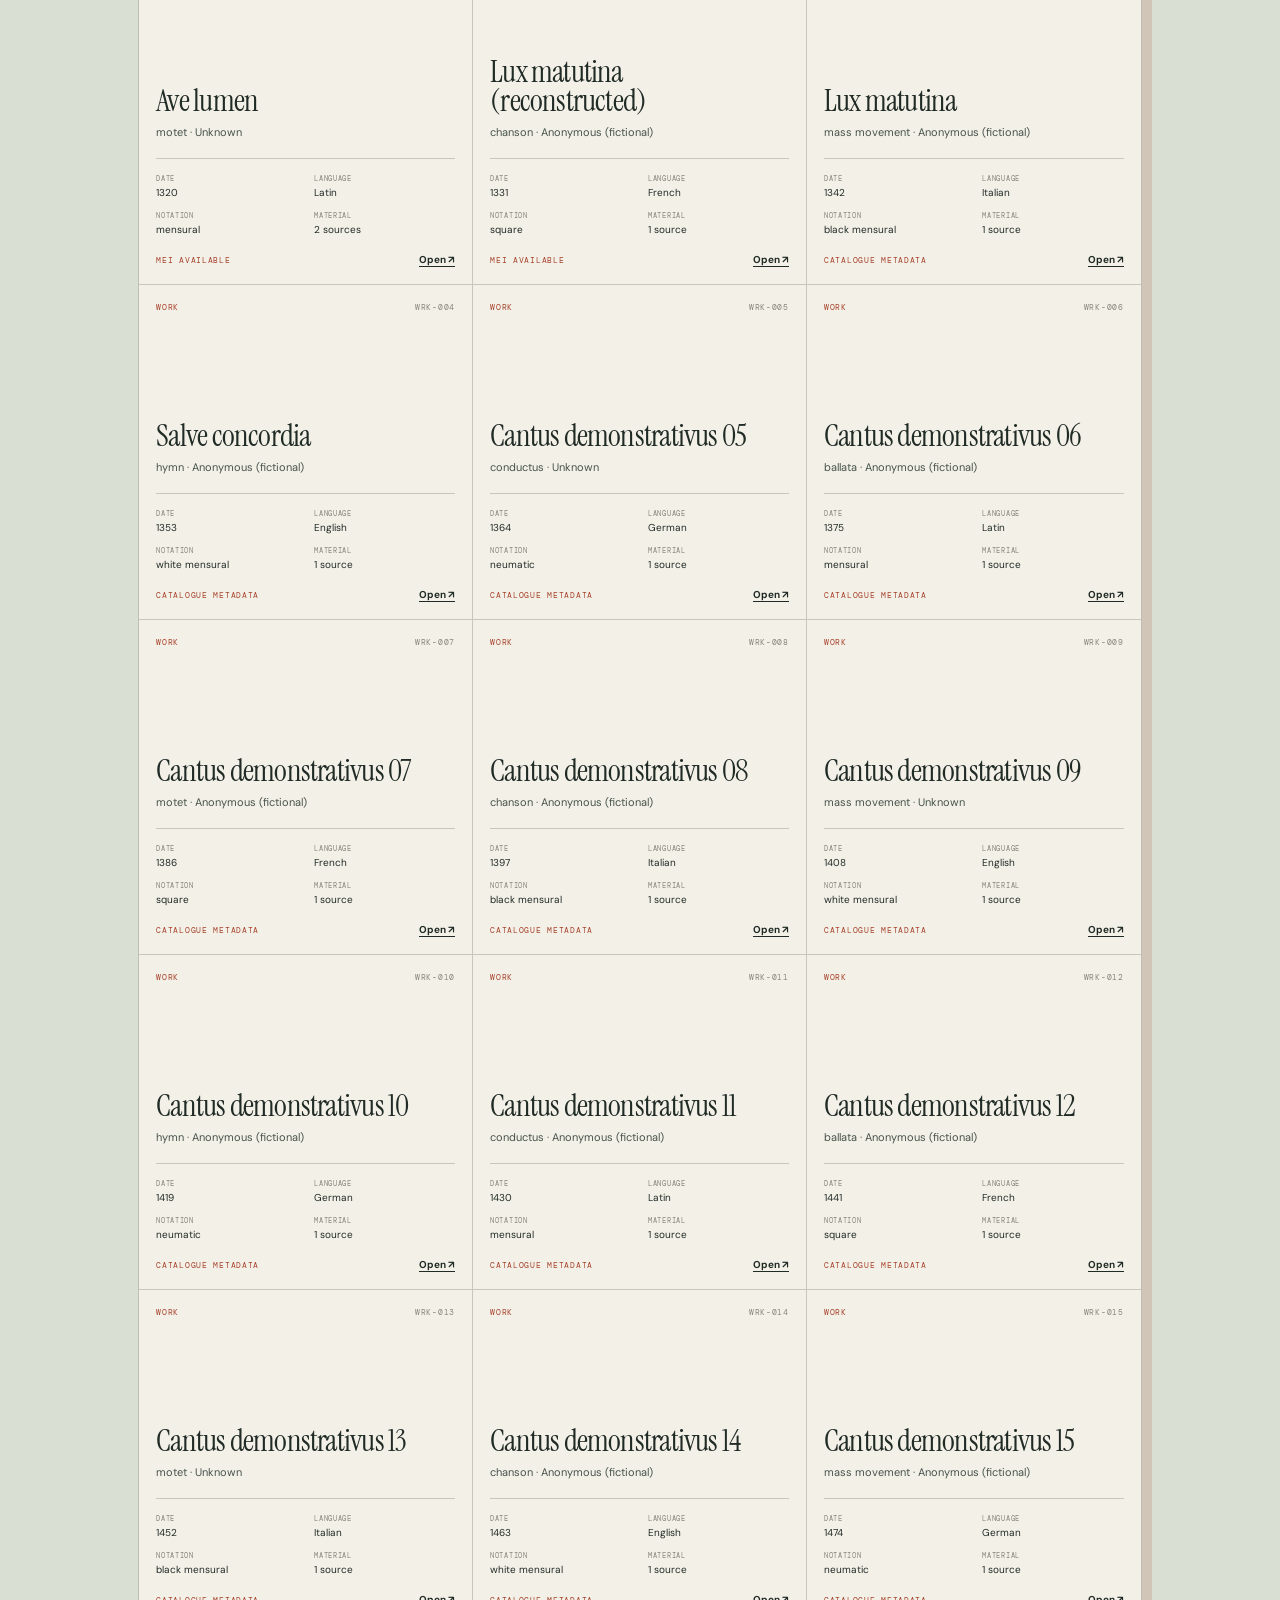
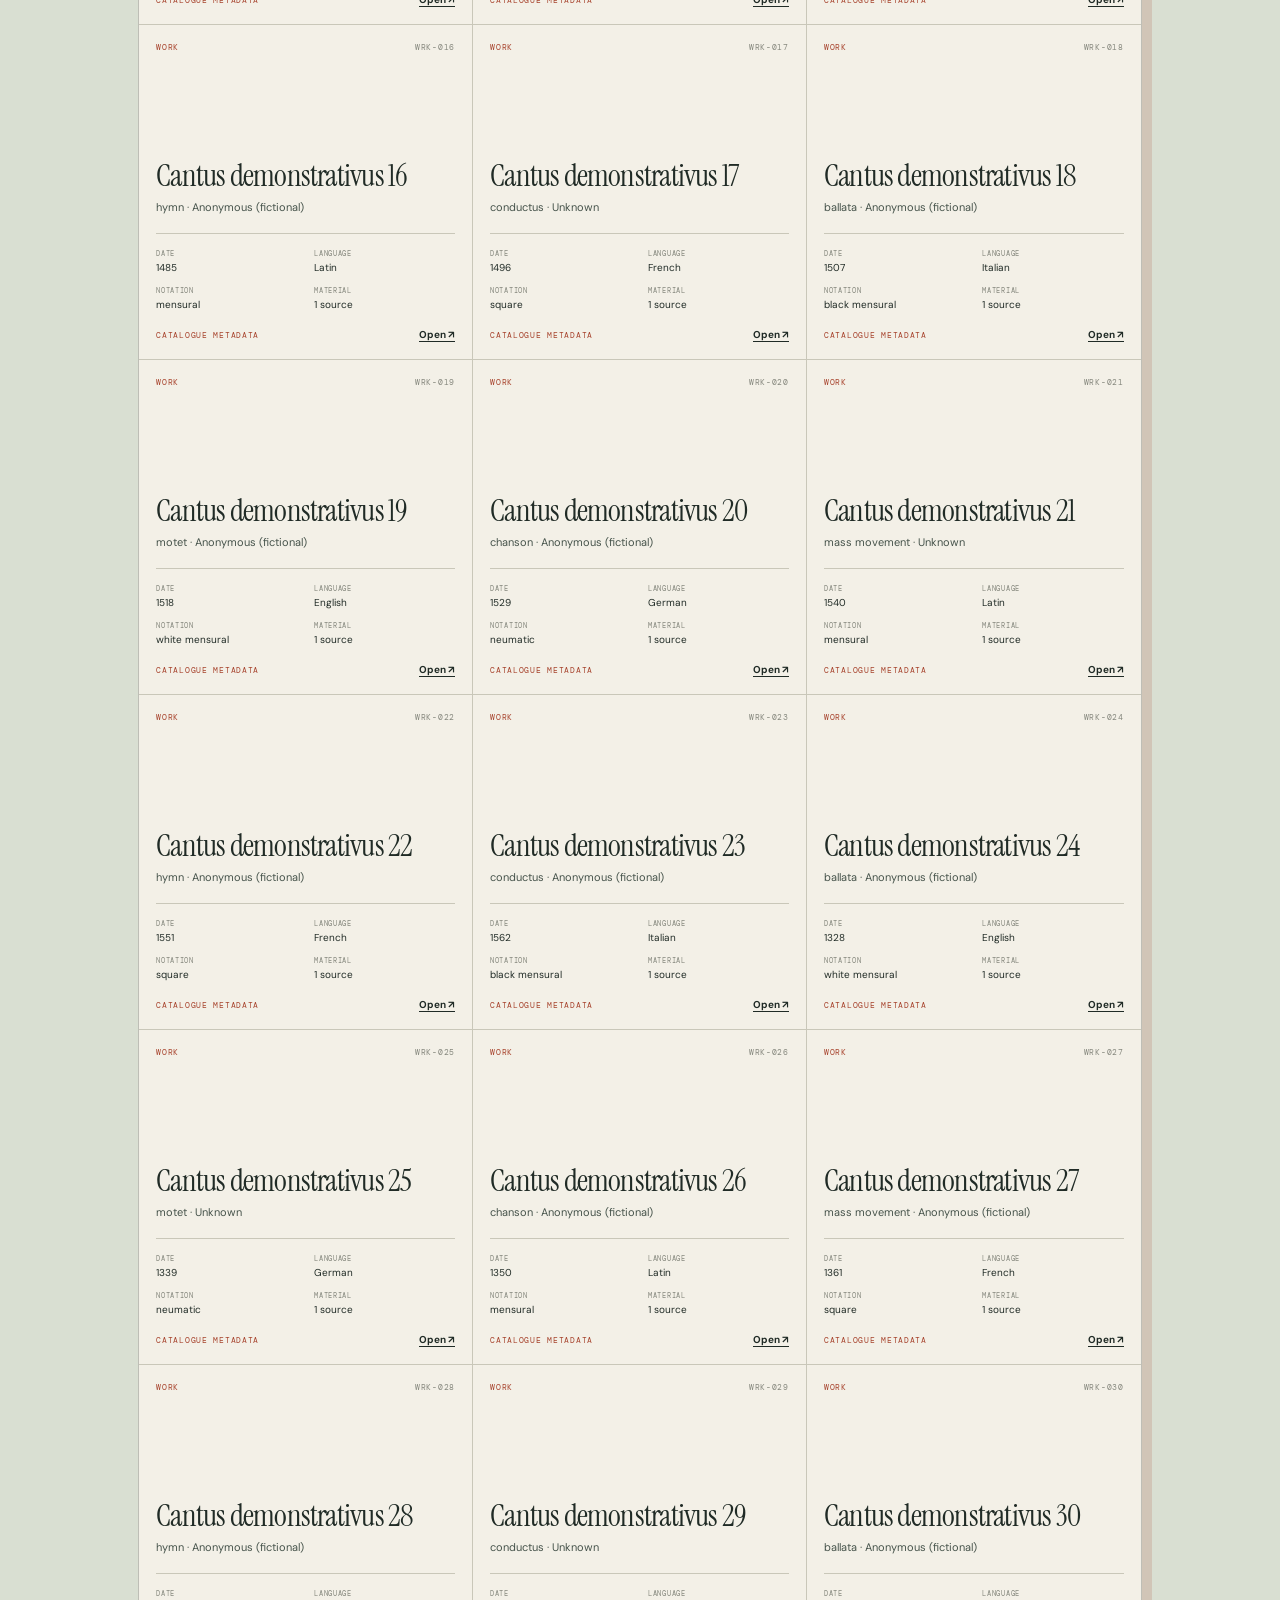
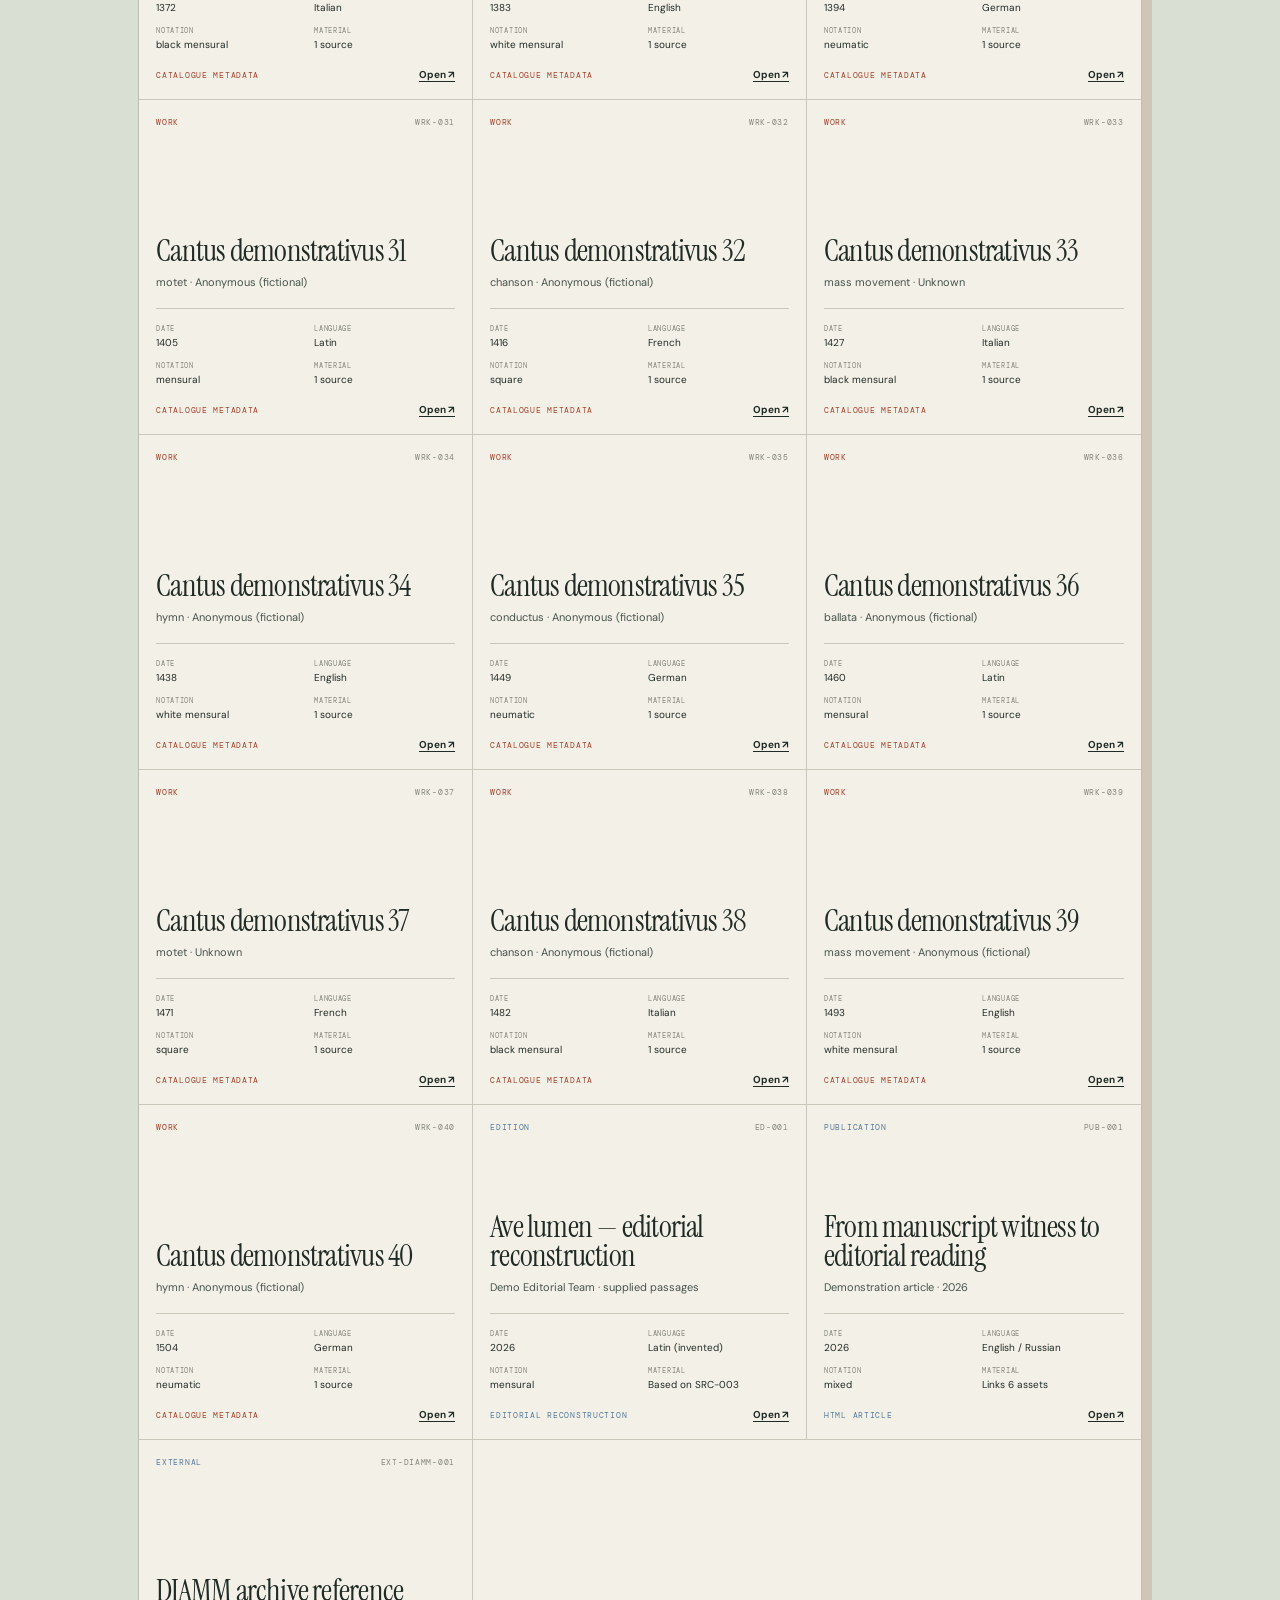
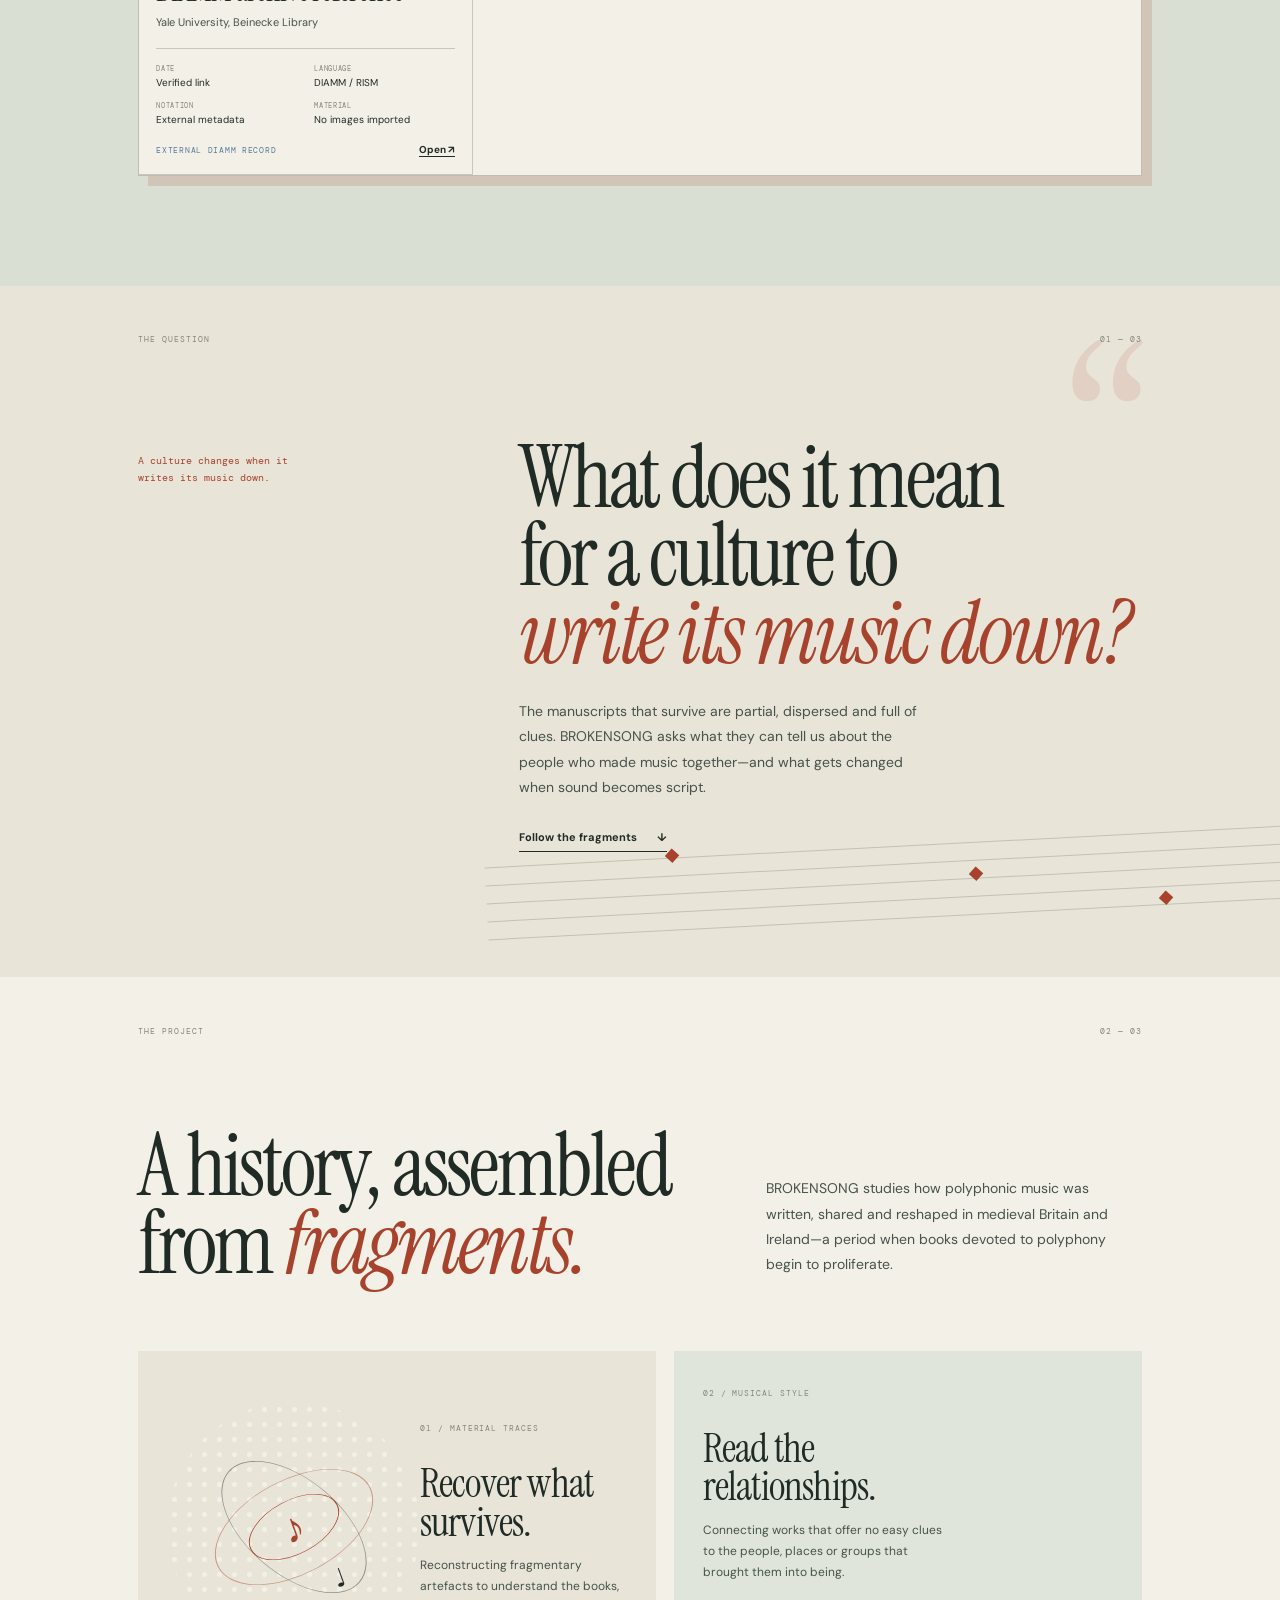
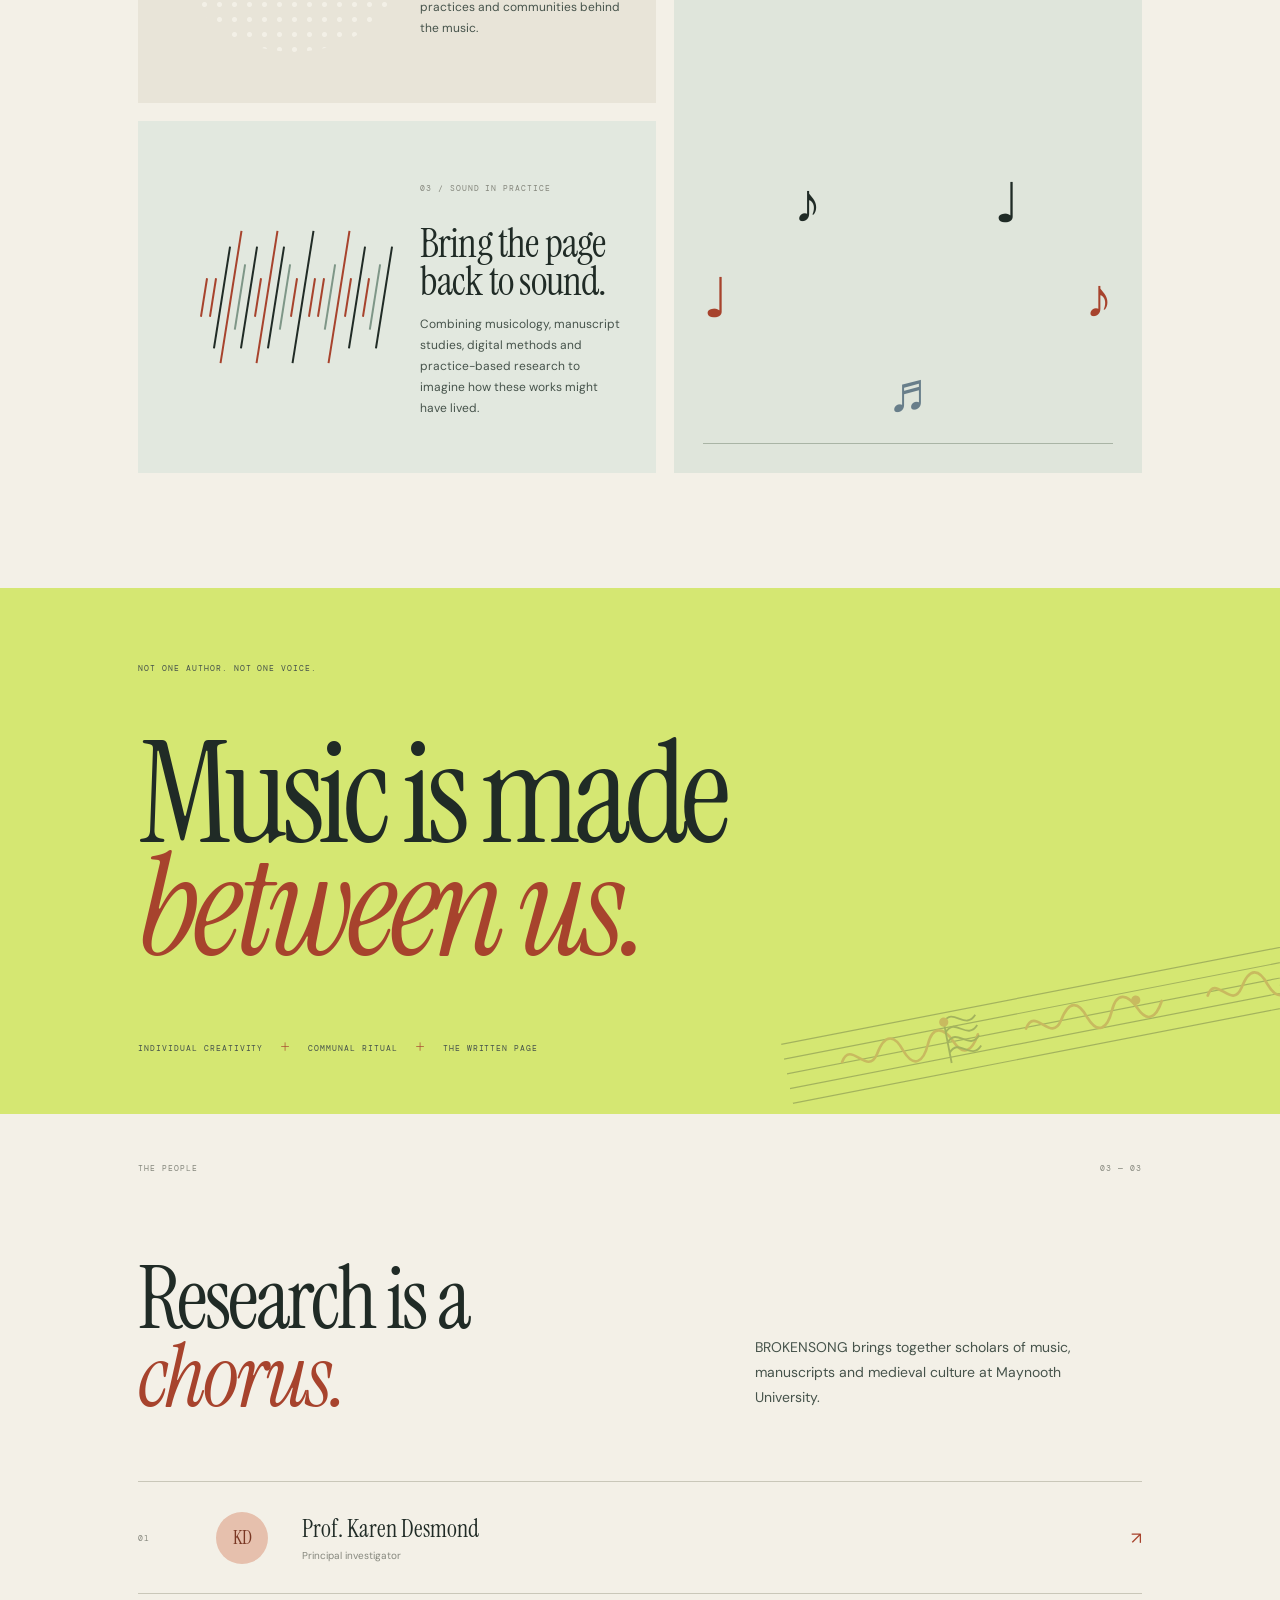
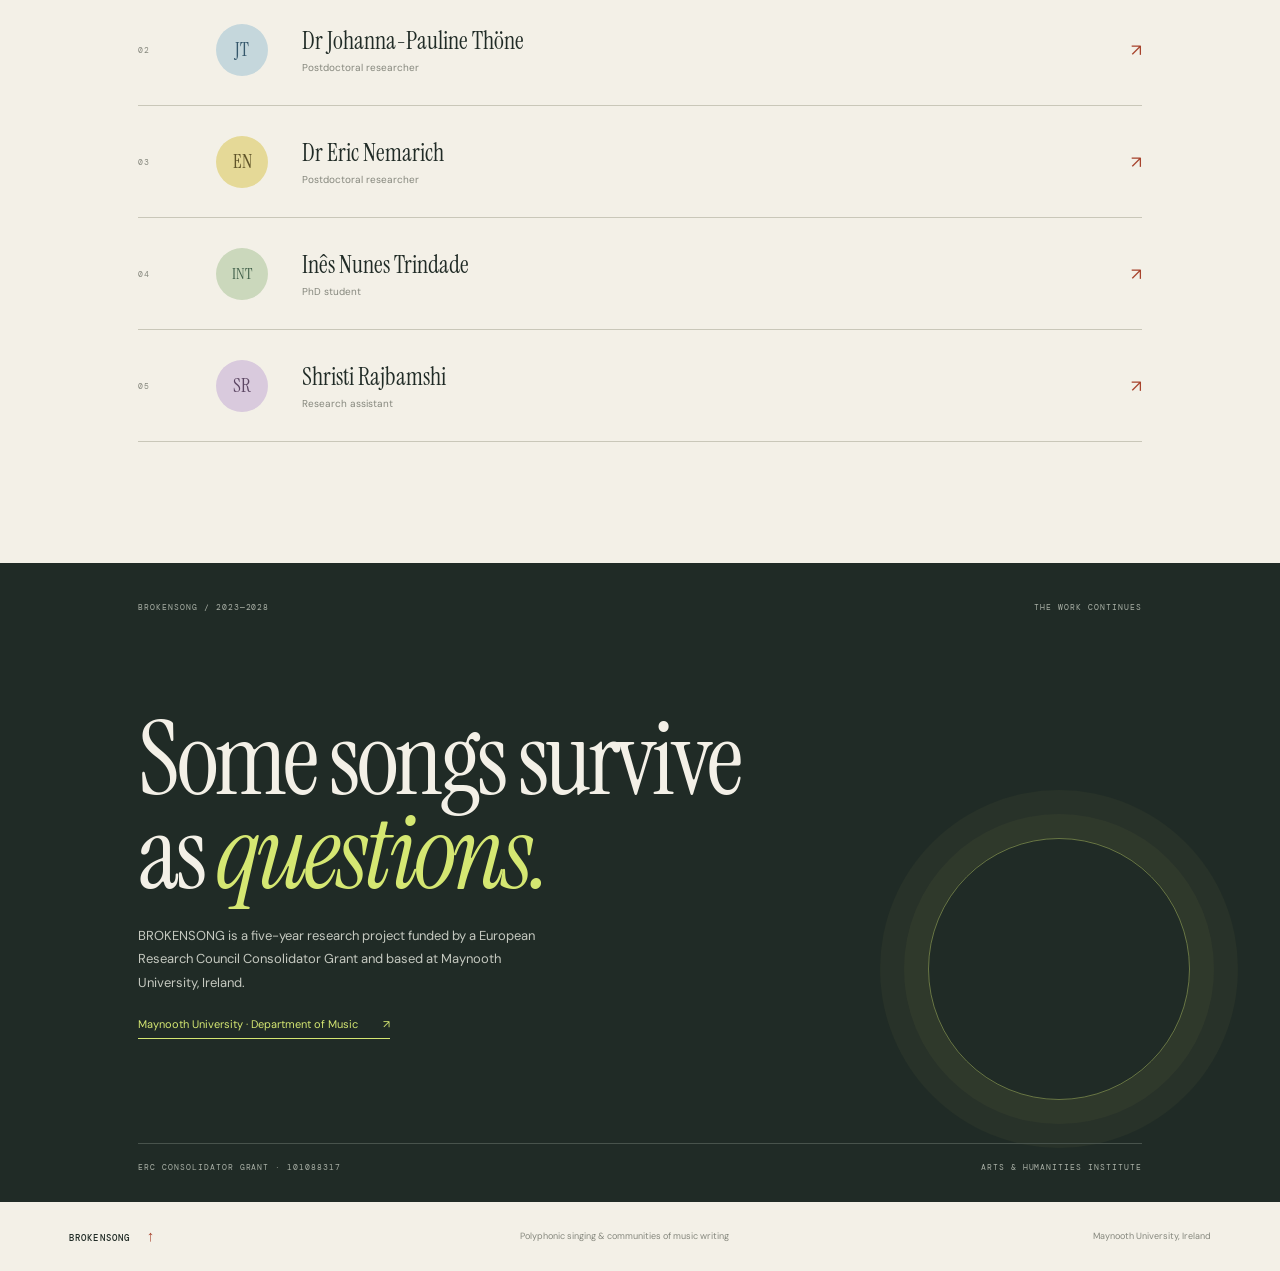
==== commit 0b58c6b0: "Add manuscript demonstrator assets" ====
--- a/index.html
+++ b/index.html
@@ -62,8 +62,8 @@
           </div>
         </div>
         <figure class="hero-art">
-          <img src="assets/folio.svg" alt="Original illustration of a medieval manuscript folio, with red and black musical notation." />
-          <figcaption><span>01 / 03</span> A fragment is a beginning.</figcaption>
+          <img src="assets/manuscript_demo/01_featured_manuscript/featured_spread.jpg" alt="Synthetic illustrated manuscript spread created for the BROKENSONG demonstrator." />
+          <figcaption><span>DEMO / 01</span> A synthetic fragment is a beginning.</figcaption>
           <span class="art-index" aria-hidden="true">MS.</span>
         </figure>
         <div class="hero-side-note" aria-hidden="true">POLYPHONY / COMMUNITY / MEMORY</div>
@@ -93,7 +93,7 @@
       <section class="collection-section" id="collection" aria-labelledby="collection-title">
         <div class="section-meta">
           <span>THE DIGITAL EDITION</span>
-          <span>PILOT / 10 RECORDS</span>
+          <span>ASSET-BASED PILOT</span>
         </div>
         <div class="collection-heading">
           <div>
@@ -101,8 +101,9 @@
             <h2 id="collection-title">One work,<br /><em>many witnesses.</em></h2>
           </div>
           <p>
-            This working catalogue demonstrates how a composition, its surviving manuscript
-            witnesses and a scholarly edition can remain distinct while still being read together.
+            Browse 15 source records and 40 works from the supplied demonstrator. The catalogue
+            keeps a composition, its manuscript witnesses and a scholarly edition distinct while
+            still allowing them to be read together.
           </p>
         </div>
 
@@ -135,12 +136,13 @@
           </div>
 
           <div class="catalogue-summary" aria-live="polite">
-            <p><span data-result-count>10</span> records in the pilot collection</p>
-            <p>Prototype data — no external records are queried.</p>
+            <p><span data-result-count>Loading</span> records in the demonstrator</p>
+            <p>All manuscript and music assets are synthetic; DIAMM remains link-out only.</p>
           </div>
 
           <div class="catalogue-grid" data-catalogue-results></div>
           <p class="catalogue-empty" data-empty-state hidden>No records match those filters. Try a title, shelfmark, language or notation type.</p>
+          <p class="catalogue-empty" data-load-state>Loading the supplied catalogue assets…</p>
         </div>
       </section>
 
--- a/styles.css
+++ b/styles.css
@@ -487,9 +487,19 @@
 .viewer-canvas { min-height: 458px; display: grid; place-items: center; overflow: hidden; border: 1px solid rgba(32, 43, 38, .35); background: #e3e5dd; }
 .viewer-folio { position: relative; width: min(80%, 470px); }
 .viewer-folio img { width: 100%; box-shadow: 0 16px 24px rgba(45, 53, 47, .24); }
+.viewer-tools { display: flex; align-items: center; justify-content: space-between; gap: 12px; margin-top: 28px; color: var(--ink-soft); font: 8px var(--mono); letter-spacing: .08em; text-transform: uppercase; }
+.viewer-tools label { display: flex; align-items: center; gap: 7px; }
+.viewer-tools select { max-width: 90px; border: 0; border-bottom: 1px solid var(--ink-soft); background: transparent; color: var(--ink); font: 500 10px var(--sans); }
+.viewer-tools a, .score-source a, .record-article-link { color: var(--rust); text-decoration: none; }
+.viewer-tools a:hover, .score-source a:hover, .record-article-link:hover { text-decoration: underline; }
 .viewer-label { position: absolute; right: -2px; bottom: -25px; color: var(--ink-soft); font: 8px var(--mono); letter-spacing: .1em; text-transform: uppercase; }
-.viewer-score { width: min(84%, 520px); padding: 45px 28px; background: #fcfbf6; box-shadow: 0 15px 24px rgba(45, 53, 47, .17); }
+.viewer-score { width: min(84%, 520px); max-height: 410px; overflow: auto; padding: 45px 28px; background: #fcfbf6; box-shadow: 0 15px 24px rgba(45, 53, 47, .17); }
 .viewer-score > span { color: var(--rust); font: 8px var(--mono); letter-spacing: .1em; text-transform: uppercase; }
+.viewer-score svg { width: 100%; height: auto; display: block; }
+.viewer-score audio { display: block; width: 100%; margin-top: 12px; }
+.viewer-unavailable, .score-loading { max-width: 310px; margin: 0; color: var(--ink-soft); font-size: 13px; line-height: 1.7; text-align: center; }
+.editorial-flag { margin: 0 0 15px; padding: 9px 10px; border-left: 3px solid var(--rust); background: #f4e7df; color: var(--rust); font-size: 10px; line-height: 1.45; }
+.score-source { margin: 14px 0 0; font: 8px var(--mono); letter-spacing: .08em; text-transform: uppercase; }
 .staff-lines { margin: 30px 0 0; }
 .staff-lines i { display: block; height: 1px; margin: 12px 0; background: var(--ink); }
 .score-notes { margin: -72px 5px 58px; color: var(--ink); font-family: Georgia, serif; font-size: 38px; letter-spacing: 10px; transform: rotate(-3deg); }
@@ -500,6 +510,7 @@
 .record-detail-meta div { display: grid; grid-template-columns: 105px 1fr; gap: 12px; padding: 11px 0; border-bottom: 1px solid var(--rule); }
 .record-detail-meta dt { color: var(--muted); font: 8px var(--mono); letter-spacing: .08em; text-transform: uppercase; }
 .record-detail-meta dd { margin: 0; font-size: 11px; line-height: 1.4; }
+.record-article-link { display: inline-block; margin-top: 22px; padding-bottom: 5px; border-bottom: 1px solid currentColor; font-size: 11px; }
 .related-records { margin-top: 28px; }
 .related-records > span { display: block; margin-bottom: 9px; }
 .related-records button { width: 100%; display: flex; justify-content: space-between; gap: 12px; padding: 10px 0; border: 0; border-bottom: 1px solid var(--rule); background: transparent; color: var(--ink); cursor: pointer; font: 500 11px/1.35 var(--sans); text-align: left; }
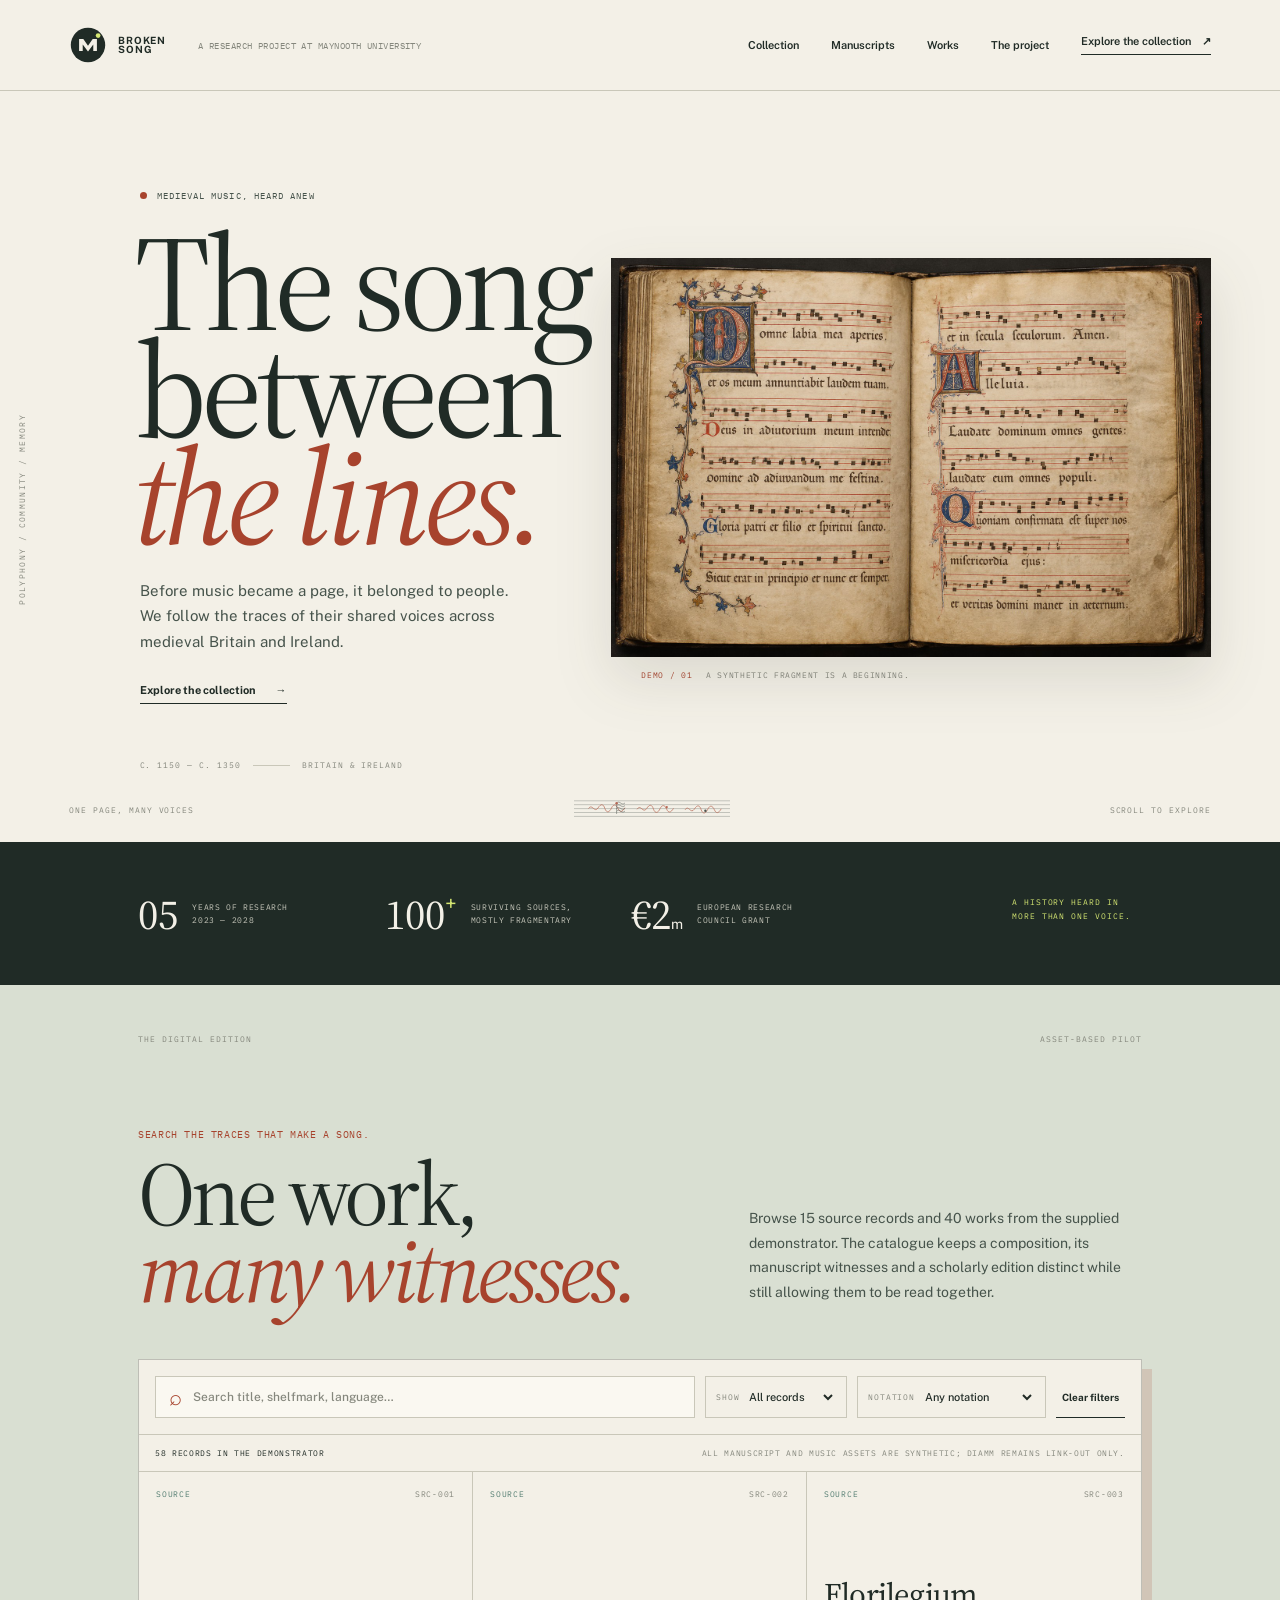
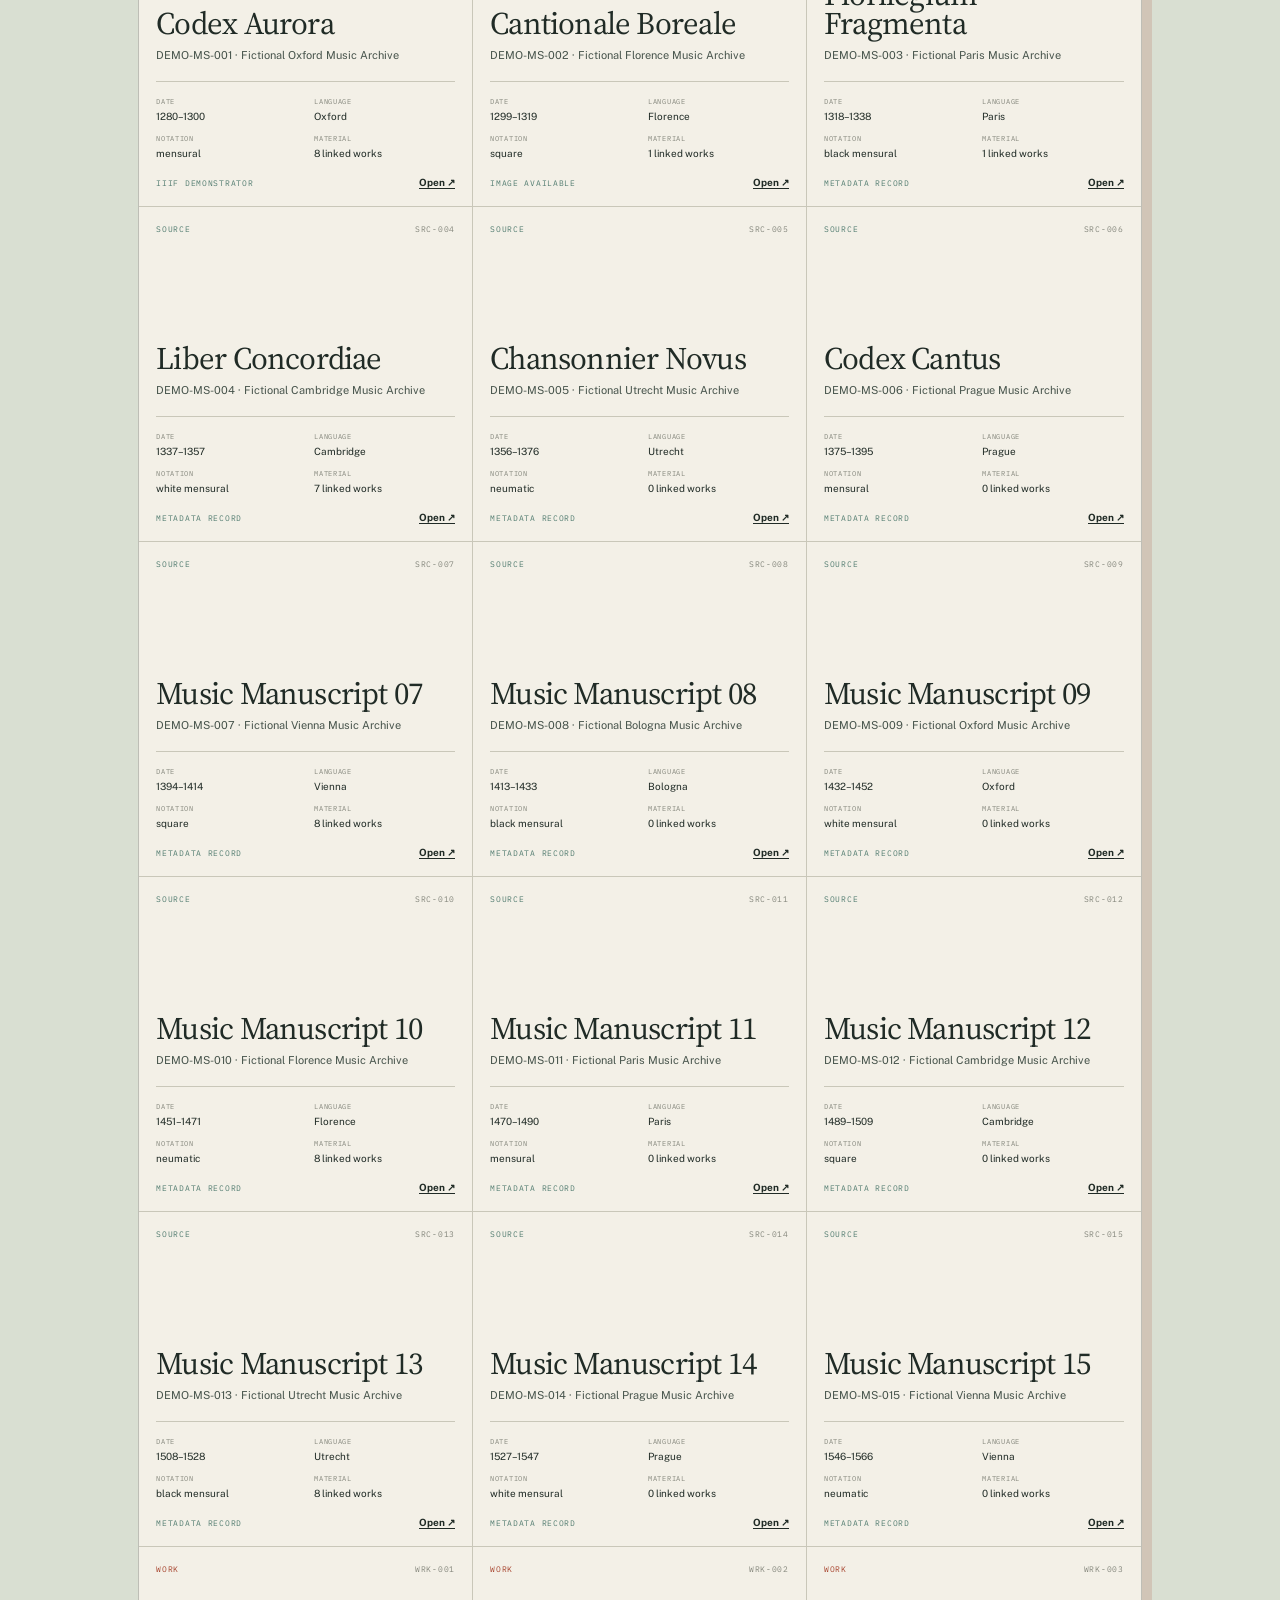
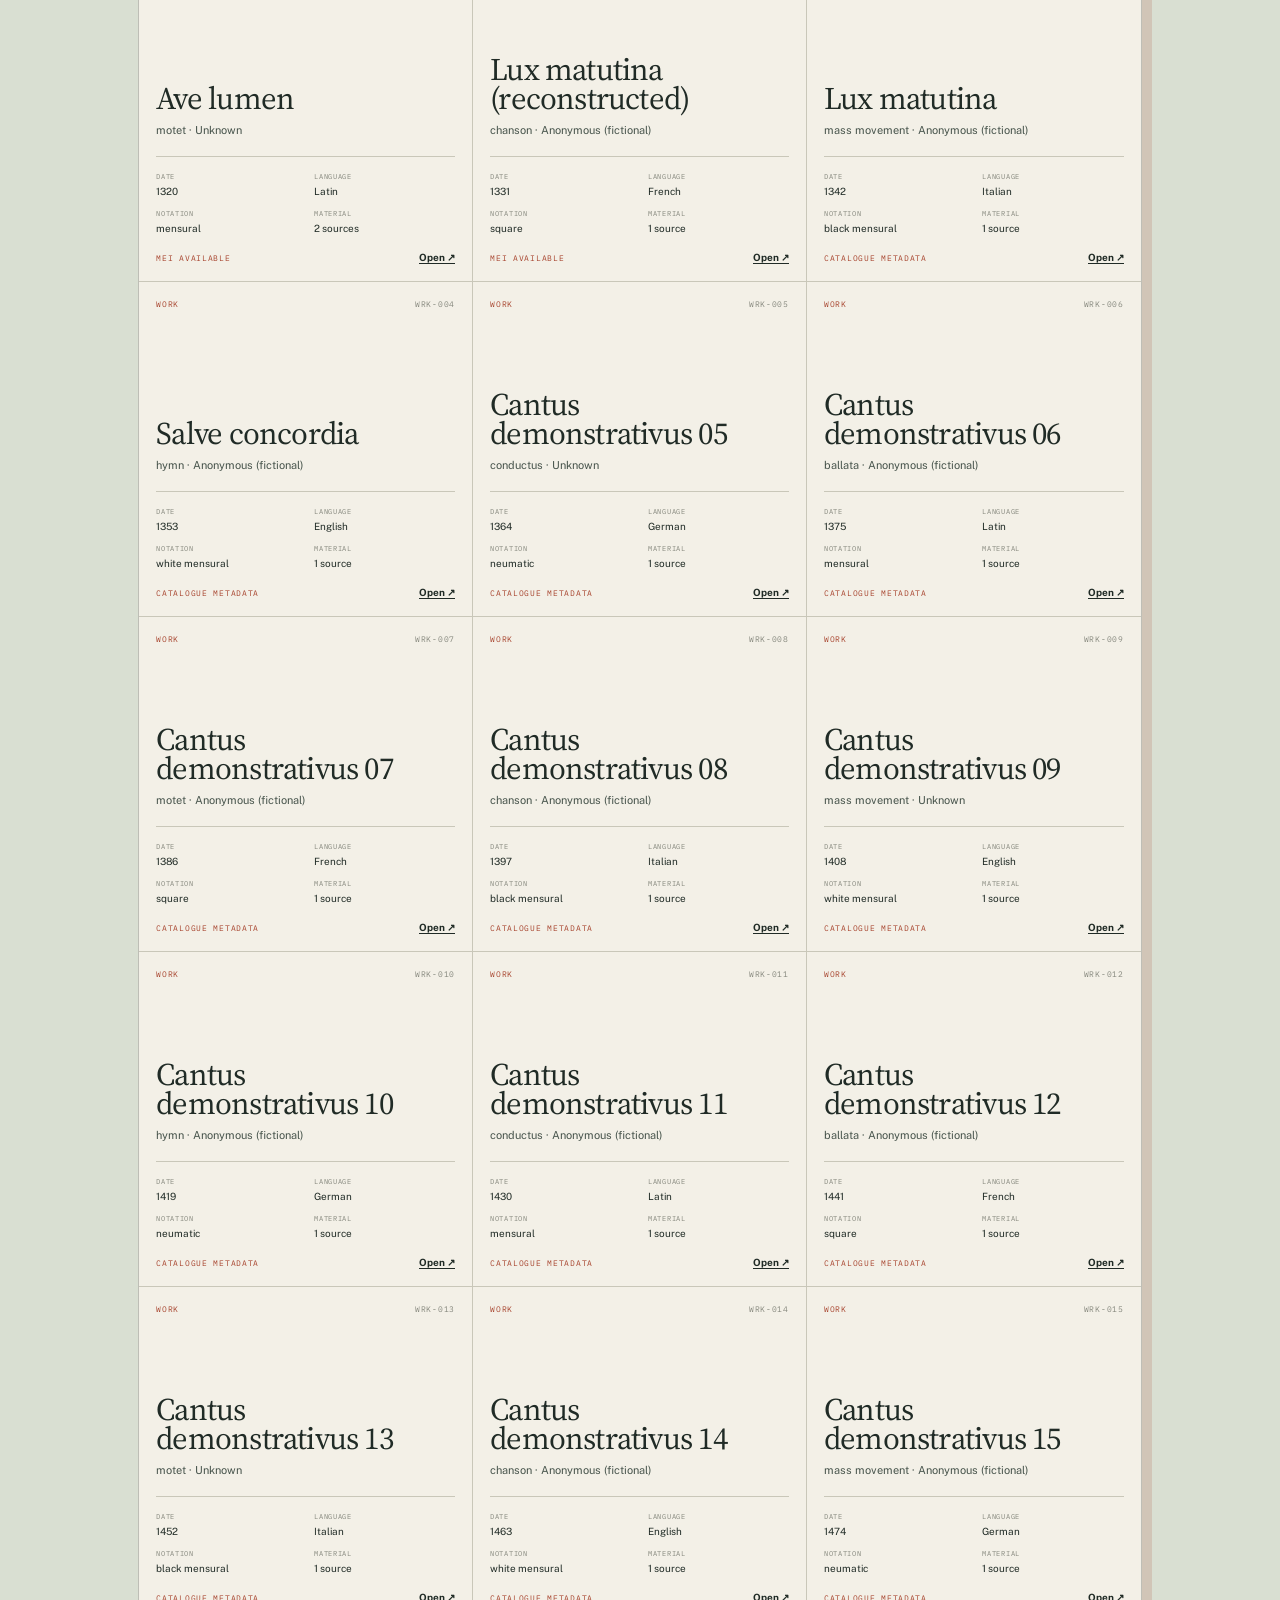
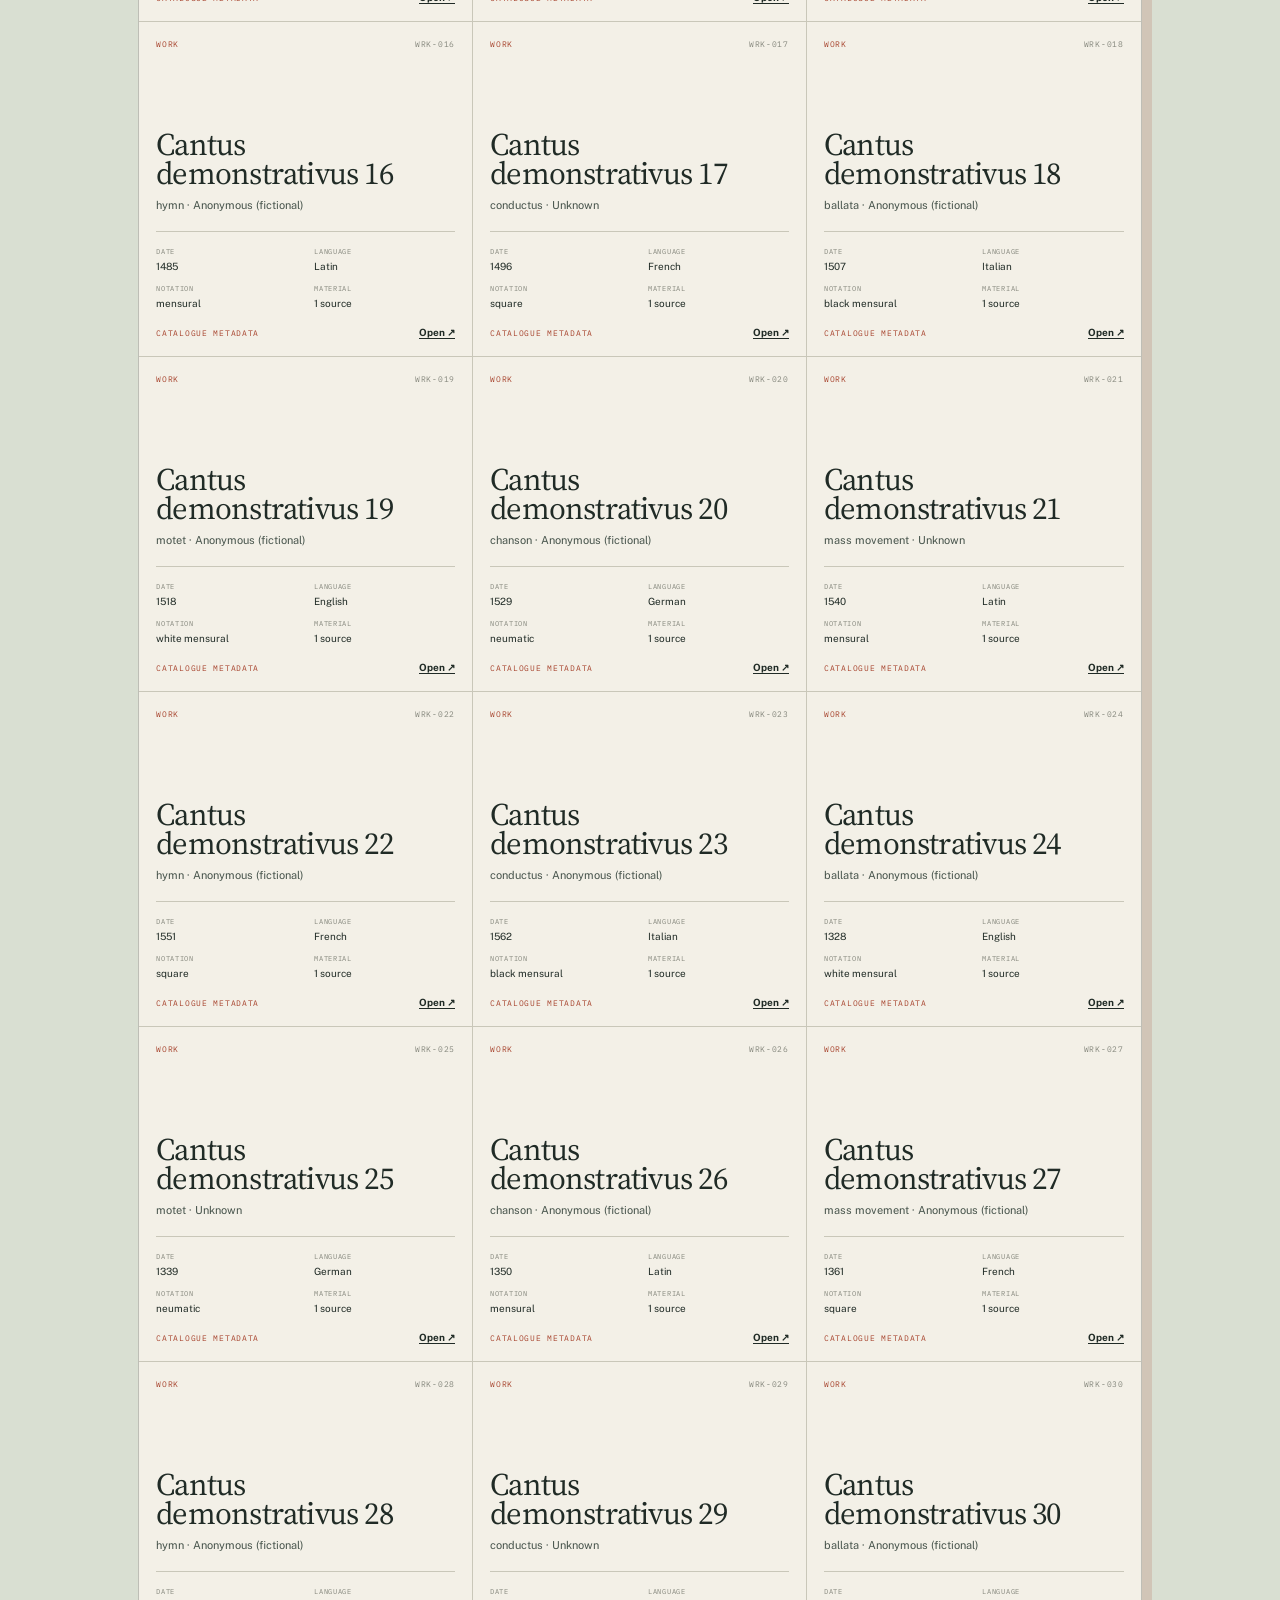
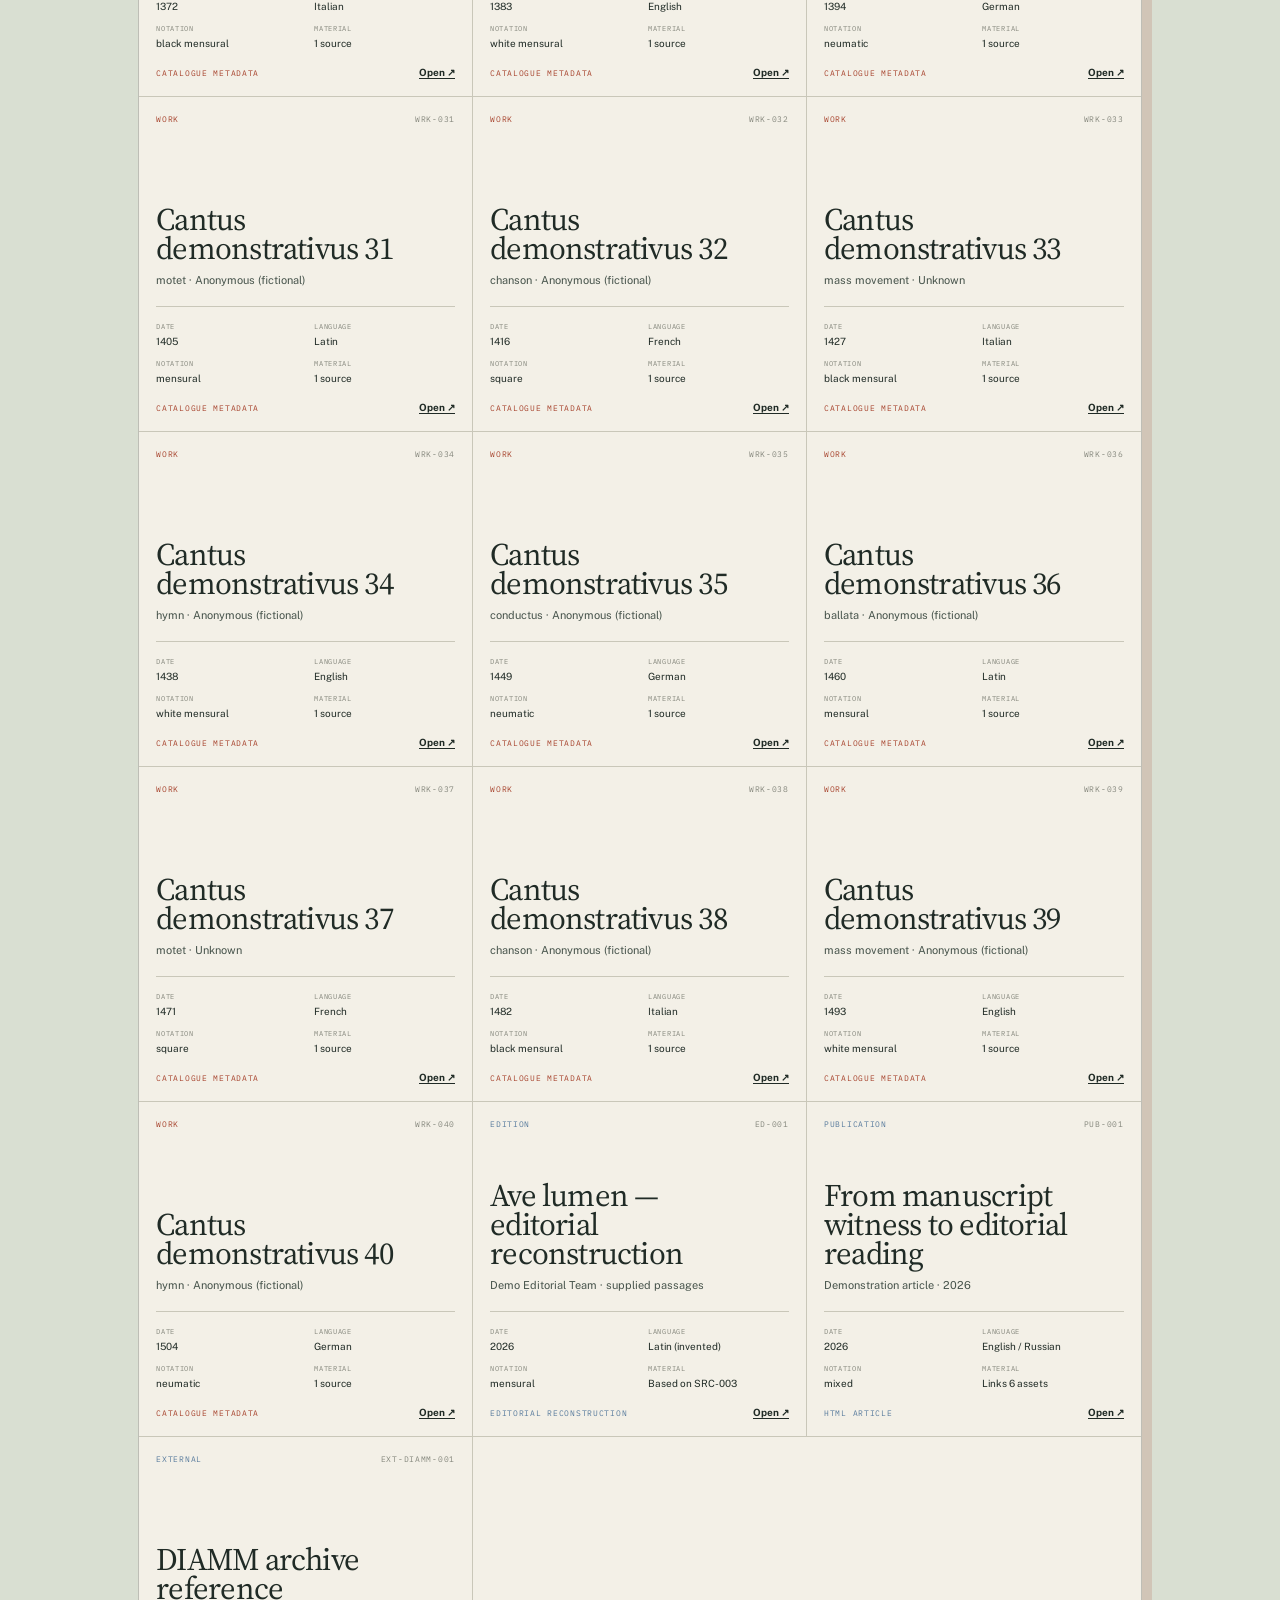
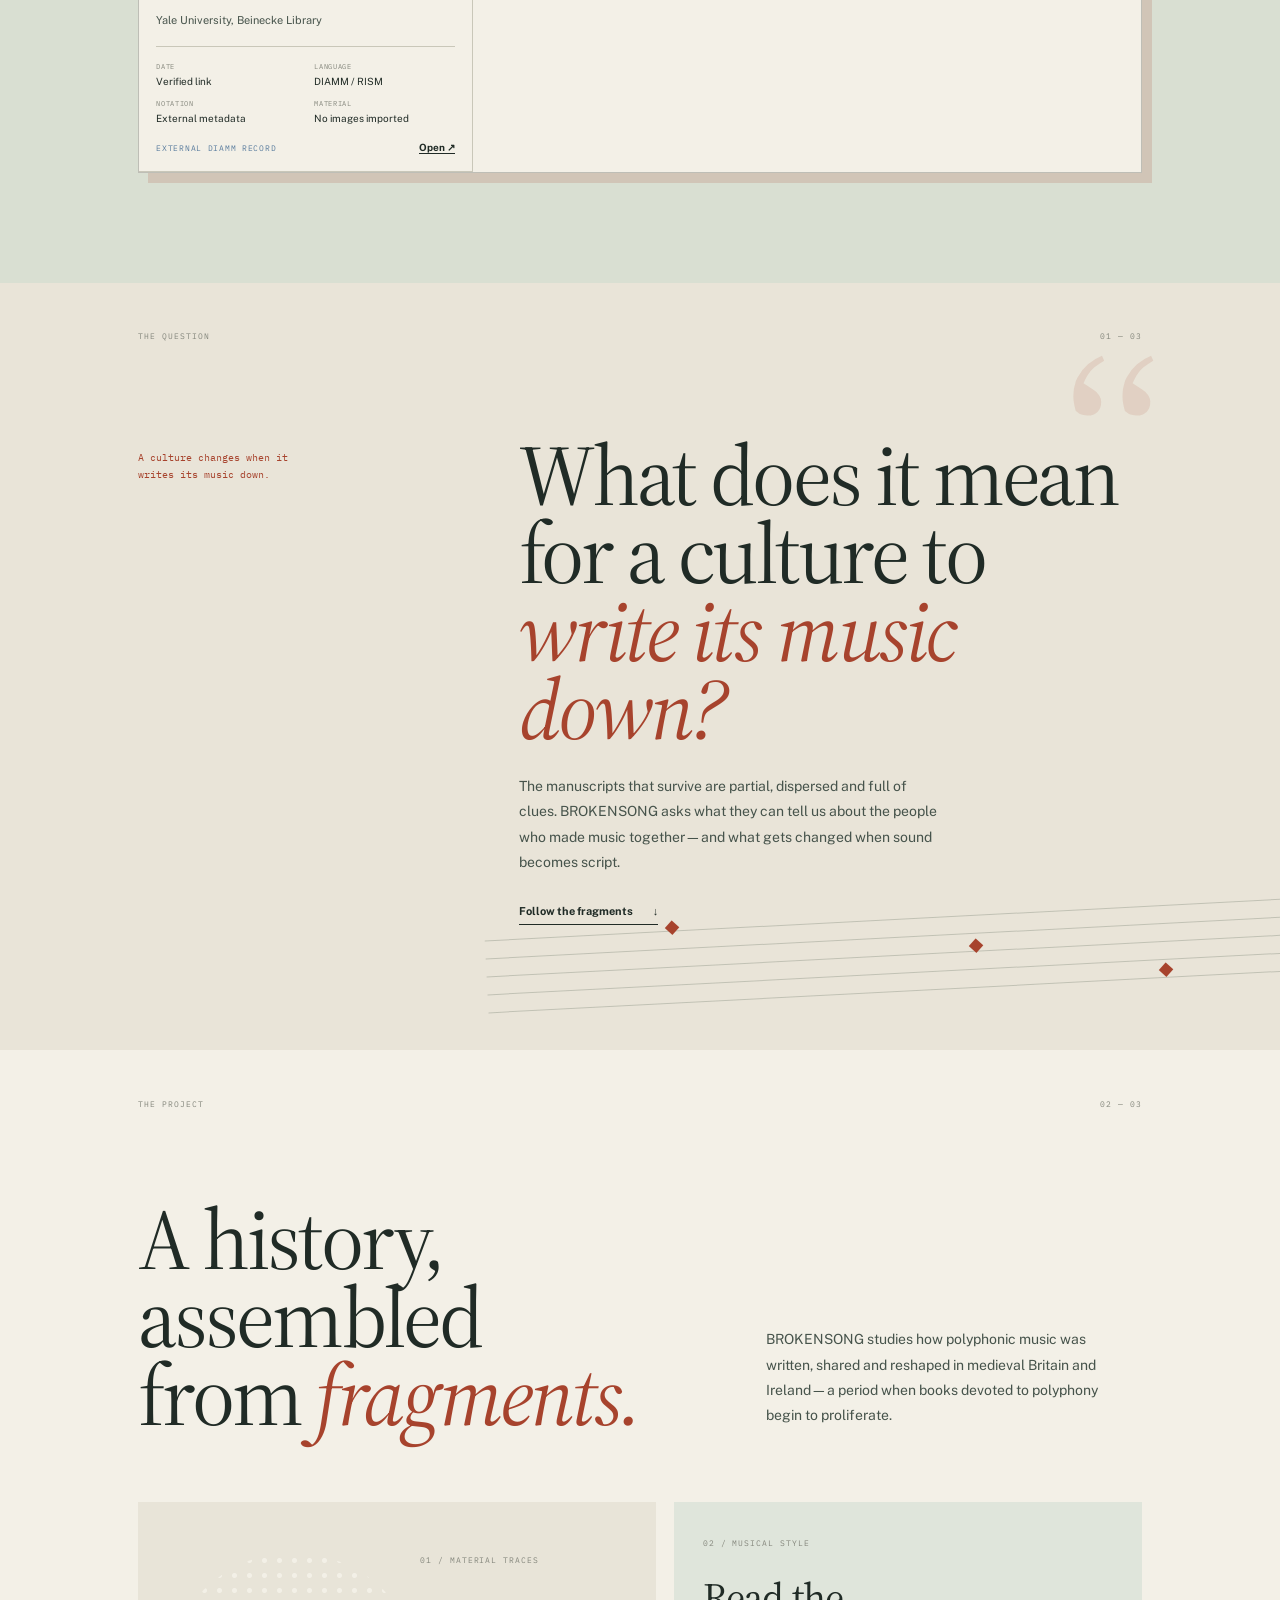
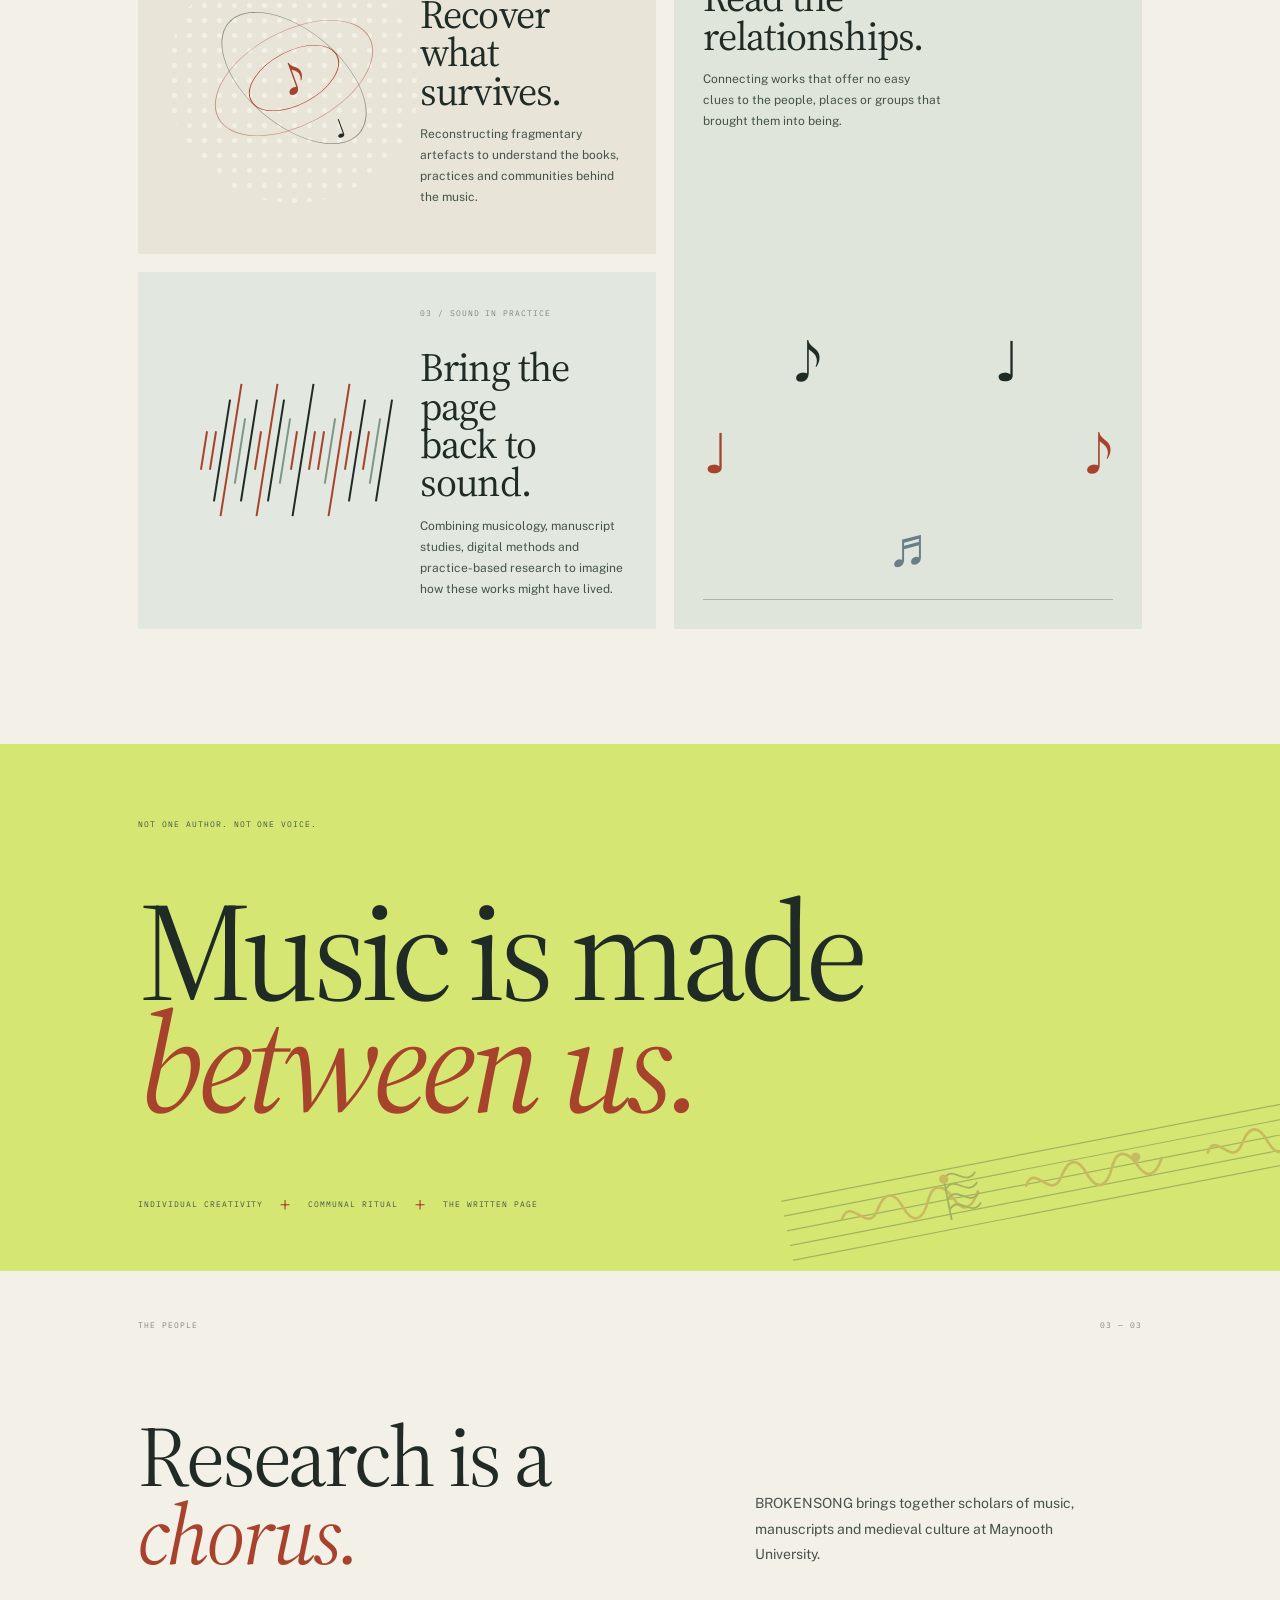
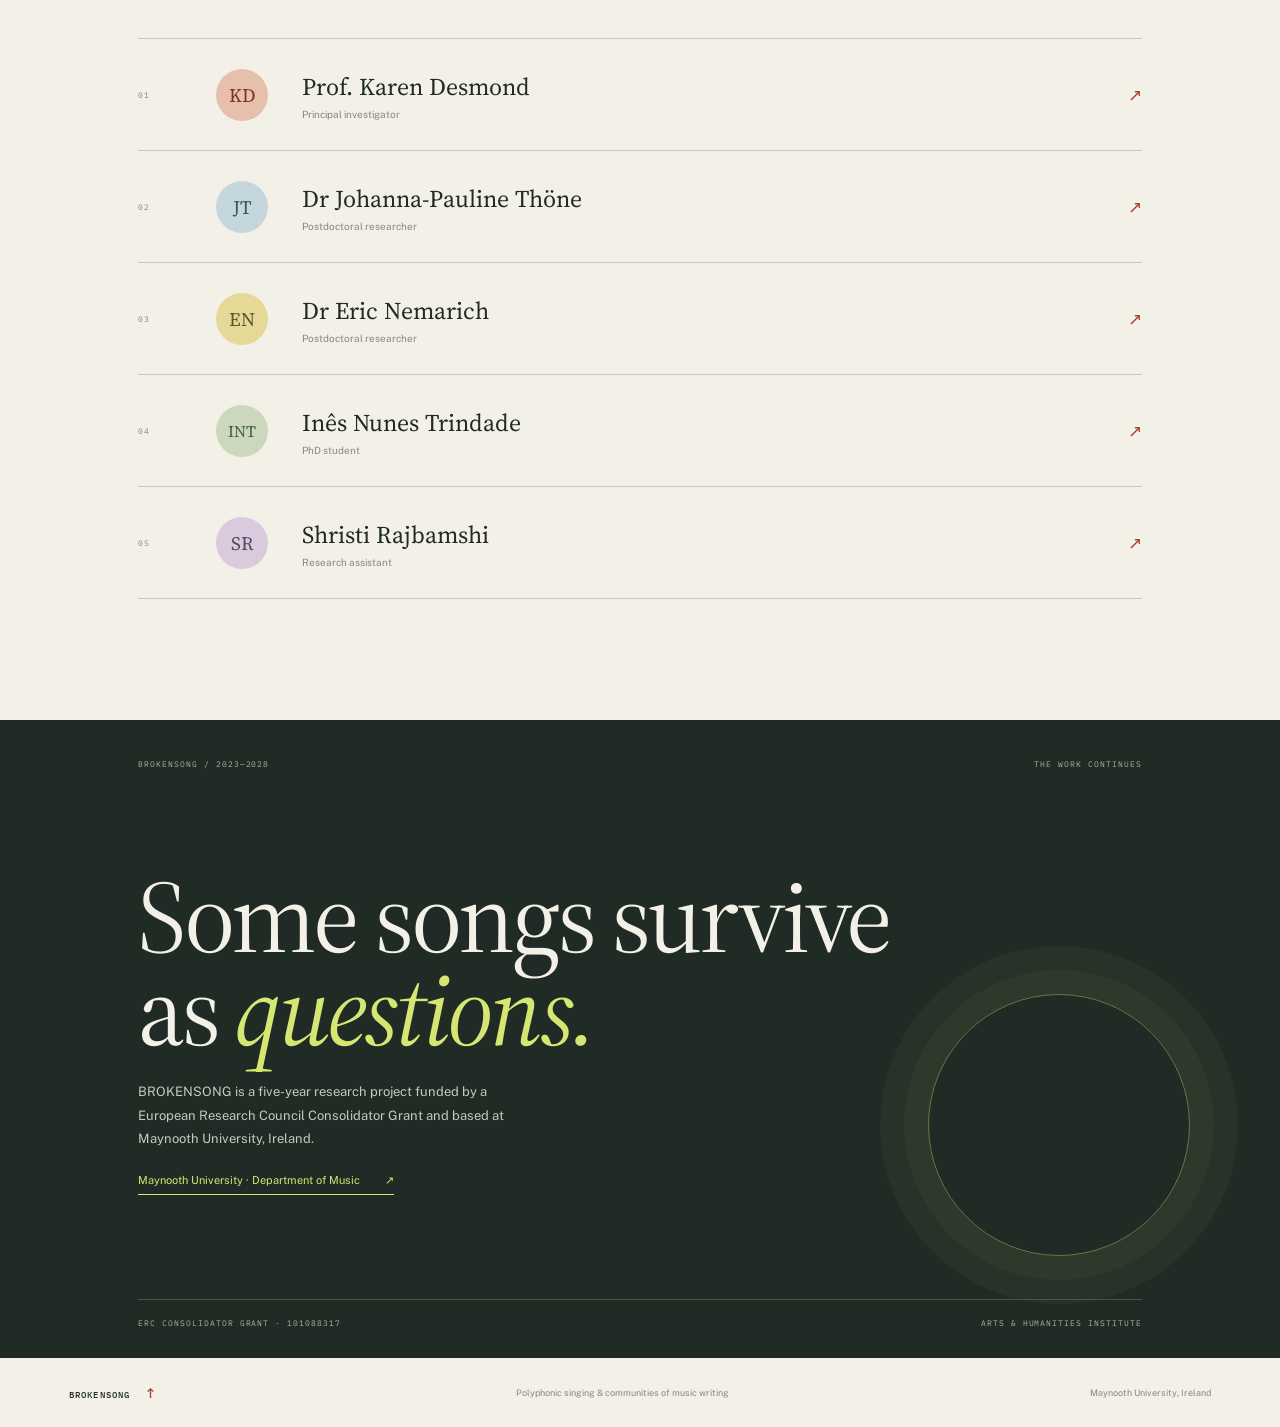
==== commit fa80c805: "Convert site to multi-page edition" ====
--- a/index.html
+++ b/index.html
@@ -13,7 +13,7 @@
     <link rel="preconnect" href="https://fonts.googleapis.com" />
     <link rel="preconnect" href="https://fonts.gstatic.com" crossorigin />
     <link
-      href="https://fonts.googleapis.com/css2?family=DM+Mono:wght@400;500&family=DM+Sans:wght@400;500;600;700&family=Instrument+Serif:ital@0;1&display=swap"
+      href="https://fonts.googleapis.com/css2?family=IBM+Plex+Mono:wght@400;500&family=Public+Sans:wght@400;500;600;700&family=Source+Serif+4:ital,opsz,wght@0,8..60,400;0,8..60,600;1,8..60,400&display=swap"
       rel="stylesheet"
     />
     <link rel="stylesheet" href="styles.css" />
@@ -22,27 +22,27 @@
     <a class="skip-link" href="#main">Skip to content</a>
 
     <header class="site-header">
-      <a class="wordmark" href="#top" aria-label="BROKENSONG home">
+      <a class="wordmark" href="index.html" aria-label="BROKENSONG home">
         <img src="assets/monogram.svg" alt="" width="40" height="40" />
         <span>BROKEN<br />SONG</span>
       </a>
       <p class="institution">A research project at Maynooth University</p>
       <nav class="desktop-nav" aria-label="Main navigation">
-        <a href="#collection">Collection</a>
-        <a href="#project">The project</a>
-        <a href="#question">The question</a>
-        <a href="#people">People</a>
+        <a href="catalogue.html">Collection</a>
+        <a href="manuscripts.html">Manuscripts</a>
+        <a href="works.html">Works</a>
+        <a href="project.html">The project</a>
       </nav>
       <details class="mobile-nav">
         <summary aria-label="Open navigation"><span></span><span></span></summary>
         <nav aria-label="Mobile navigation">
-          <a href="#collection">Collection</a>
-          <a href="#project">The project</a>
-          <a href="#question">The question</a>
-          <a href="#people">People</a>
+          <a href="catalogue.html">Collection</a>
+          <a href="manuscripts.html">Manuscripts</a>
+          <a href="works.html">Works</a>
+          <a href="project.html">The project</a>
         </nav>
       </details>
-      <a class="header-link" href="#collection">Explore the collection <span aria-hidden="true">↗</span></a>
+      <a class="header-link" href="catalogue.html">Explore the collection <span aria-hidden="true">↗</span></a>
     </header>
 
     <main id="main">
@@ -54,7 +54,7 @@
             Before music became a page, it belonged to people. We follow the traces of their shared
             voices across medieval Britain and Ireland.
           </p>
-          <a class="text-link" href="#collection">Explore the collection <span aria-hidden="true">↓</span></a>
+          <a class="text-link" href="catalogue.html">Explore the collection <span aria-hidden="true">→</span></a>
           <div class="hero-date">
             <span>c. 1150 — c. 1350</span>
             <span class="date-rule"></span>
--- a/styles.css
+++ b/styles.css
@@ -9,9 +9,9 @@
   --rust: #a7432d;
   --blue: #8caec2;
   --acid: #d5e772;
-  --serif: "Instrument Serif", Georgia, serif;
-  --sans: "DM Sans", Arial, sans-serif;
-  --mono: "DM Mono", monospace;
+  --serif: "Source Serif 4", Georgia, serif;
+  --sans: "Public Sans", Arial, sans-serif;
+  --mono: "IBM Plex Mono", monospace;
 }
 
 * { box-sizing: border-box; }
@@ -69,6 +69,7 @@
   font-weight: 600;
   transition: color .2s ease;
 }
+.desktop-nav a.is-current { color: var(--rust); }
 .desktop-nav a:hover, .header-link:hover, .text-link:hover { color: var(--rust); }
 .header-link { border-bottom: 1px solid var(--ink); padding-bottom: 6px; }
 .header-link span { margin-left: 8px; }
@@ -432,6 +433,43 @@
   border: 0;
 }
 .collection-section { padding: 49px 10.8vw 110px; background: #d9dfd2; }
+.collection-section--page { min-height: calc(100vh - 91px); padding-top: 45px; }
+.page-hero {
+  min-height: 510px;
+  padding: 72px 10.8vw 78px;
+  display: grid;
+  grid-template-columns: 1.15fr .75fr;
+  align-items: end;
+  gap: 75px;
+  background: var(--paper-deep);
+}
+.page-hero h1 { margin: 24px 0 0; font-family: var(--serif); font-size: clamp(70px, 9.5vw, 140px); font-weight: 400; line-height: .78; letter-spacing: -.045em; }
+.page-hero h1 em, .page-intro h2 em, .project-narrative h2 em, .edition-callout h2 em { color: var(--rust); font-weight: 400; }
+.page-hero > p, .page-hero-note { max-width: 370px; margin: 0 0 7px; color: var(--ink-soft); font-size: 15px; line-height: 1.8; }
+.page-hero--collection { background: linear-gradient(115deg, #e5e9dc 0%, #e5e9dc 55%, #cad5cc 55%); }
+.page-hero--manuscripts { align-items: center; background: #d8ddd3; }
+.page-hero--manuscripts figure { width: min(100%, 345px); margin: 0; justify-self: end; transform: rotate(3deg); }
+.page-hero--manuscripts figure img { box-shadow: 17px 17px 0 rgba(167, 67, 45, .2); }
+.page-hero--manuscripts figcaption { margin-top: 13px; color: var(--muted); font: 8px var(--mono); letter-spacing: .1em; }
+.page-hero--works { background: var(--ink); color: var(--paper); }
+.page-hero--works .eyebrow, .page-hero--works > p { color: #c9cfc5; }
+.page-hero--works h1 em { color: var(--acid); }
+.score-poster { position: relative; min-height: 300px; overflow: hidden; border: 1px solid #617069; background: #293831; }
+.score-poster img { position: absolute; width: 150%; max-width: none; left: -15%; top: 32%; opacity: .38; filter: invert(1); }
+.score-poster span { position: absolute; color: var(--acid); font: 74px var(--serif); }
+.score-poster span:nth-child(2) { top: 18%; left: 17%; }.score-poster span:nth-child(3) { right: 20%; bottom: 8%; color: #d99b7b; }.score-poster span:nth-child(4) { top: 42%; right: 38%; font-size: 50px; }
+.page-hero--project { min-height: 560px; background: #e4e8dc; }
+.page-intro { max-width: 980px; padding: 100px 10.8vw; display: grid; grid-template-columns: .6fr 1.4fr; gap: 65px; }
+.page-intro h2, .project-narrative h2, .edition-callout h2 { margin: 0 0 24px; font: 400 clamp(52px, 6vw, 86px)/.87 var(--serif); letter-spacing: -.04em; }
+.page-intro > p:last-of-type, .page-intro--split > div > p, .project-narrative p, .edition-callout p { max-width: 480px; color: var(--ink-soft); font-size: 14px; line-height: 1.8; }
+.page-intro .text-link { grid-column: 2; justify-self: start; }
+.page-intro--split { max-width: none; grid-template-columns: 1fr 1fr; background: var(--paper); }
+.page-intro--split .text-link { grid-column: auto; margin-top: 24px; }
+.source-features { padding: 0 10.8vw 110px; display: grid; grid-template-columns: repeat(3, 1fr); gap: 18px; background: #d8ddd3; }
+.source-features article { min-height: 250px; padding: 24px; background: var(--paper); border-top: 4px solid var(--rust); }
+.source-features span { color: var(--rust); font: 9px var(--mono); letter-spacing: .1em; }.source-features h3 { margin: 45px 0 13px; font: 400 34px/.95 var(--serif); }.source-features p { margin: 0; color: var(--ink-soft); font-size: 12px; line-height: 1.7; }
+.edition-callout { min-height: 460px; padding: 75px 10.8vw; background: var(--acid); }.edition-callout h2 { margin-top: 50px; }.edition-callout .text-link { margin-top: 20px; }
+.project-narrative { padding: 100px 10.8vw; display: grid; grid-template-columns: .65fr 1.35fr; gap: 65px; background: var(--paper); }.method-grid--page { padding: 0 10.8vw 110px; background: var(--paper); }
 .collection-heading { display: grid; grid-template-columns: 1.15fr .85fr; gap: 80px; align-items: end; margin: 84px 0 50px; }
 .collection-kicker { margin-bottom: 14px; color: var(--rust); font-family: var(--mono); font-size: 10px; letter-spacing: .06em; text-transform: uppercase; }
 .collection-heading h2 { margin: 0; font-family: var(--serif); font-size: clamp(59px, 7vw, 100px); font-weight: 400; line-height: .86; letter-spacing: -.045em; }
@@ -531,6 +569,7 @@
   .facts { padding-right: 6vw; padding-left: 6vw; }
   .question-section, .project-section, .people-section, .interlude, .closing { padding-right: 7vw; padding-left: 7vw; }
   .collection-section { padding-right: 7vw; padding-left: 7vw; }
+  .page-hero, .page-intro, .source-features, .edition-callout, .project-narrative, .method-grid--page { padding-right: 7vw; padding-left: 7vw; }
   .question-layout { grid-template-columns: .55fr 1.45fr; }
   .project-heading, .people-heading { gap: 36px; }
 }
@@ -571,6 +610,15 @@
   .facts-note { justify-self: start; max-width: unset; }
   .question-section, .project-section, .people-section { padding: 35px 23px 78px; }
   .collection-section { padding: 35px 23px 78px; }
+  .collection-section--page { min-height: auto; }
+  .page-hero { min-height: 420px; padding: 50px 23px; display: block; }
+  .page-hero h1 { font-size: clamp(67px, 17vw, 108px); }
+  .page-hero > p { margin-top: 38px; font-size: 13px; }
+  .page-hero--manuscripts figure { width: 220px; margin-top: 35px; }
+  .page-hero--works { min-height: 500px; }.score-poster { min-height: 175px; margin-top: 35px; }.page-hero--project { min-height: 455px; }
+  .page-intro, .project-narrative { padding: 70px 23px; display: block; }.page-intro h2, .project-narrative h2, .edition-callout h2 { font-size: clamp(50px, 13vw, 74px); }.page-intro > p:last-of-type, .project-narrative p { margin-top: 25px; font-size: 13px; }.page-intro .text-link { margin-top: 25px; }.page-intro--split > div { margin-top: 35px; }
+  .source-features { padding: 0 23px 65px; grid-template-columns: 1fr; gap: 10px; }.source-features article { min-height: 210px; }.source-features h3 { margin-top: 27px; }
+  .edition-callout { min-height: 410px; padding: 52px 23px; }.edition-callout h2 { margin-top: 38px; }.method-grid--page { padding: 0 23px 70px; }
   .collection-heading { display: block; margin: 59px 0 37px; }
   .collection-heading > p { margin-top: 23px; font-size: 13px; }
   .collection-heading h2 { font-size: clamp(54px, 13vw, 76px); }
